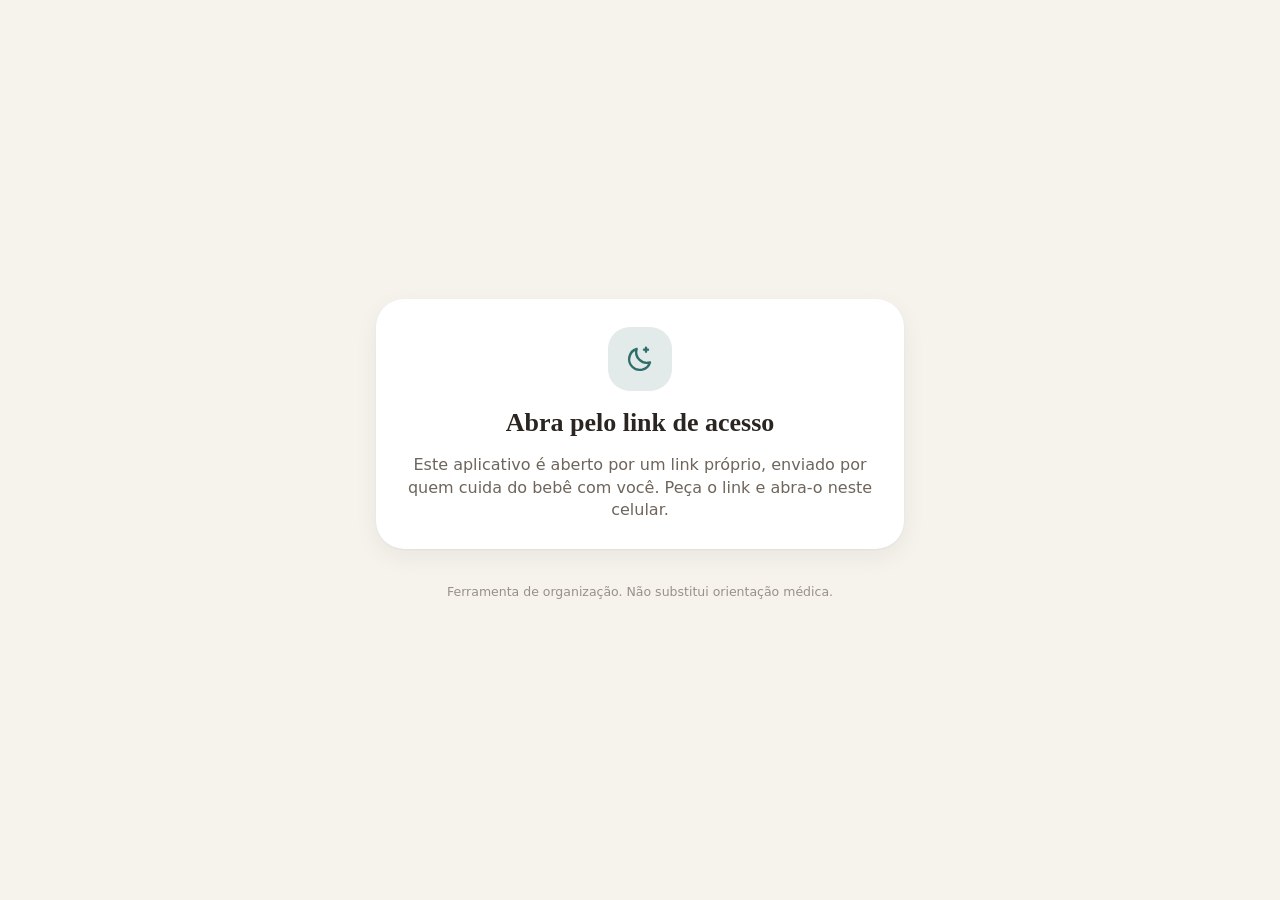
==== index.html @ 1a84d87a "Primeira versão do app Rotina do bebê App web (HTML/CSS/JS puros, ES modules) para registrar remédio" ====
<!doctype html>
<html lang="pt-BR">
<head>
  <meta charset="utf-8">
  <meta name="viewport" content="width=device-width, initial-scale=1, viewport-fit=cover">
  <meta name="robots" content="noindex, nofollow">
  <meta name="referrer" content="no-referrer">
  <meta name="theme-color" content="#f6f2ec" media="(prefers-color-scheme: light)">
  <meta name="theme-color" content="#12100e" media="(prefers-color-scheme: dark)">
  <meta name="apple-mobile-web-app-capable" content="yes">
  <meta name="mobile-web-app-capable" content="yes">
  <meta name="apple-mobile-web-app-title" content="Rotina">
  <meta name="apple-mobile-web-app-status-bar-style" content="default">
  <title>Rotina do bebê</title>
  <link rel="icon" href="data:image/svg+xml,%3Csvg xmlns='http://www.w3.org/2000/svg' viewBox='0 0 64 64'%3E%3Crect width='64' height='64' rx='16' fill='%232f6f6a'/%3E%3Cpath d='M46 37a17 17 0 0 1-19-19 17 17 0 1 0 19 19z' fill='%23f6f2ec'/%3E%3C/svg%3E">
  <link rel="stylesheet" href="css/app.css">
</head>
<body>
  <div id="app"></div>
  <dialog id="folha" class="folha" aria-label="Registro"></dialog>
  <div id="toast" class="toast" role="status" aria-live="polite"></div>
  <script type="module" src="js/app.js"></script>
</body>
</html>
---- css/app.css ----
/* RotinaBebe — tema claro/escuro automático, pensado para uma mão só no celular. */

:root {
  color-scheme: light dark;
  --fundo: #f6f2ec;
  --superficie: #ffffff;
  --superficie-2: #efe9e1;
  --texto: #2a2521;
  --texto-2: #6e655c;
  --texto-3: #9a9087;
  --linha: rgba(42, 37, 33, 0.09);
  --sombra: 0 1px 2px rgba(42, 37, 33, 0.05), 0 8px 24px rgba(42, 37, 33, 0.06);
  --primaria: #2f6f6a;
  --primaria-texto: #ffffff;
  --alerta: #c2412d;
  --alerta-fundo: #fbe7e2;
  --aviso: #a8670f;
  --aviso-fundo: #fbefd9;
  --ok: #3f7d58;
  --cor: var(--primaria);
  --raio: 22px;
  --raio-p: 14px;
  --fonte: system-ui, -apple-system, "Segoe UI", Roboto, "Helvetica Neue", sans-serif;
  --fonte-titulo: "Iowan Old Style", "Palatino Linotype", Palatino, Georgia, "Times New Roman", serif;
  --nav-altura: 68px;
}

@media (prefers-color-scheme: dark) {
  :root {
    --fundo: #12100e;
    --superficie: #1c1916;
    --superficie-2: #27231f;
    --texto: #f3ede6;
    --texto-2: #b0a69c;
    --texto-3: #7f766d;
    --linha: rgba(255, 255, 255, 0.08);
    --sombra: 0 1px 2px rgba(0, 0, 0, 0.3), 0 8px 24px rgba(0, 0, 0, 0.25);
    --primaria: #6fbfb7;
    --primaria-texto: #0f1a19;
    --alerta: #ff8a73;
    --alerta-fundo: #3a1f19;
    --aviso: #f0b45a;
    --aviso-fundo: #35281a;
    --ok: #7cc79a;
  }
}

* { box-sizing: border-box; }

html { -webkit-text-size-adjust: 100%; }

body {
  margin: 0;
  background: var(--fundo);
  color: var(--texto);
  font-family: var(--fonte);
  font-size: 16px;
  line-height: 1.4;
  -webkit-font-smoothing: antialiased;
  -webkit-tap-highlight-color: transparent;
}

button, input, textarea { font: inherit; color: inherit; }
button { cursor: pointer; border: 0; background: none; padding: 0; }
svg { width: 1em; height: 1em; fill: none; stroke: currentColor; stroke-width: 1.8; stroke-linecap: round; stroke-linejoin: round; flex: none; }
p { margin: 0; }
h1, h2, h3 { margin: 0; font-weight: 600; }
:focus-visible { outline: 3px solid color-mix(in srgb, var(--primaria) 60%, transparent); outline-offset: 2px; }

#app {
  max-width: 560px;
  margin: 0 auto;
  min-height: 100dvh;
}

/* --- Cabeçalho ------------------------------------------------------------ */

.topo {
  display: flex;
  align-items: flex-end;
  justify-content: space-between;
  gap: 12px;
  padding: calc(env(safe-area-inset-top) + 22px) 20px 14px;
}
.topo-texto { min-width: 0; }
.topo-data { color: var(--texto-2); font-size: 14px; }
.topo-nome {
  font-family: var(--fonte-titulo);
  font-size: 30px;
  font-weight: 600;
  letter-spacing: -0.01em;
  line-height: 1.15;
  overflow-wrap: anywhere;
}

.sync {
  display: inline-flex;
  align-items: center;
  gap: 7px;
  flex: none;
  min-height: 34px;
  padding: 6px 12px;
  border-radius: 999px;
  background: var(--superficie);
  box-shadow: var(--sombra);
  color: var(--texto-2);
  font-size: 12.5px;
  white-space: nowrap;
}
.sync-ponto { width: 8px; height: 8px; border-radius: 50%; background: var(--texto-3); }
.sync--ok .sync-ponto { background: var(--ok); }
.sync--pendente { color: var(--aviso); }
.sync--pendente .sync-ponto { background: var(--aviso); }
.sync--erro { color: var(--alerta); }
.sync--erro .sync-ponto { background: var(--alerta); }

/* --- Conteúdo ------------------------------------------------------------- */

.conteudo {
  padding: 4px 16px calc(var(--nav-altura) + env(safe-area-inset-bottom) + 28px);
}

.secao { margin-top: 26px; }
.secao-titulo {
  font-size: 13px;
  font-weight: 600;
  letter-spacing: 0.06em;
  text-transform: uppercase;
  color: var(--texto-2);
  margin: 0 4px 10px;
  display: flex;
  align-items: baseline;
  gap: 8px;
}
.secao-conta { font-weight: 500; letter-spacing: 0; text-transform: none; color: var(--texto-3); }

.cartao {
  background: var(--superficie);
  border-radius: var(--raio);
  box-shadow: var(--sombra);
}

.vazio { color: var(--texto-3); padding: 16px 4px; }
.vazio--grande { text-align: center; padding: 48px 16px; }

.icone {
  display: inline-grid;
  place-items: center;
  width: 42px;
  height: 42px;
  border-radius: 14px;
  background: color-mix(in srgb, var(--cor) 15%, var(--superficie));
  color: var(--cor);
  font-size: 22px;
  flex: none;
}
.icone--grande { width: 52px; height: 52px; border-radius: 17px; font-size: 27px; }
.icone--pequeno { width: 34px; height: 34px; border-radius: 11px; font-size: 18px; }

/* --- Card PRÓXIMO --------------------------------------------------------- */

.proximo {
  position: relative;
  padding: 18px 18px 16px;
  border-radius: 26px;
  background:
    radial-gradient(120% 140% at 100% 0%, color-mix(in srgb, var(--cor) 22%, transparent) 0%, transparent 60%),
    var(--superficie);
  box-shadow: var(--sombra);
  border: 1px solid color-mix(in srgb, var(--cor) 22%, transparent);
}
.proximo-topo { display: flex; justify-content: space-between; align-items: center; gap: 10px; }
.proximo-rotulo {
  display: inline-flex;
  align-items: center;
  gap: 6px;
  font-size: 12px;
  font-weight: 700;
  letter-spacing: 0.14em;
  text-transform: uppercase;
  color: var(--cor);
}
.proximo-conta {
  font-size: 14px;
  font-weight: 600;
  color: var(--texto-2);
  font-variant-numeric: tabular-nums;
}
.proximo-corpo {
  display: flex;
  align-items: center;
  gap: 14px;
  margin: 14px 0 16px;
}
.proximo-textos { flex: 1; min-width: 0; }
.proximo-titulo { font-size: 21px; font-weight: 650; letter-spacing: -0.01em; }
.proximo-detalhe { color: var(--texto-2); font-size: 15px; }
.proximo-hora {
  font-size: 34px;
  font-weight: 650;
  letter-spacing: -0.02em;
  font-variant-numeric: tabular-nums;
  text-align: right;
  line-height: 1.05;
  white-space: nowrap;
}
.proximo .botao--cheio { background: var(--cor); color: #fff; }
.proximo-depois { margin-top: 12px; color: var(--texto-2); font-size: 14px; text-align: center; }
.proximo--vazio { --cor: var(--ok); }
.proximo--vazio .proximo-titulo { margin-top: 10px; }

.proximo--alerta {
  --cor: var(--alerta);
  background:
    radial-gradient(120% 140% at 100% 0%, color-mix(in srgb, var(--alerta) 24%, transparent) 0%, transparent 60%),
    var(--superficie);
  animation: pulsar 2.4s ease-in-out infinite;
}
.proximo--alerta .proximo-conta { color: var(--alerta); }
@keyframes pulsar {
  0%, 100% { box-shadow: var(--sombra), 0 0 0 0 color-mix(in srgb, var(--alerta) 0%, transparent); }
  50% { box-shadow: var(--sombra), 0 0 0 6px color-mix(in srgb, var(--alerta) 18%, transparent); }
}

/* --- Botões de registro rápido ------------------------------------------- */

.grade {
  display: grid;
  grid-template-columns: repeat(2, minmax(0, 1fr));
  gap: 12px;
}
.tile {
  display: flex;
  flex-direction: column;
  align-items: flex-start;
  gap: 2px;
  min-height: 150px;
  padding: 14px 14px 16px;
  text-align: left;
  border-radius: var(--raio);
  background: var(--superficie);
  box-shadow: var(--sombra);
  border: 1px solid transparent;
  transition: transform 0.12s ease, background-color 0.2s ease;
}
.tile:active { transform: scale(0.97); }
.tile-topo { display: flex; justify-content: space-between; width: 100%; margin-bottom: 10px; }
.tile-mais {
  display: grid;
  place-items: center;
  width: 30px;
  height: 30px;
  border-radius: 50%;
  background: var(--cor);
  color: #fff;
  font-size: 20px;
  font-weight: 500;
  line-height: 1;
}
.tile-rotulo { font-size: 17px; font-weight: 650; }
.tile-forte { font-size: 14px; font-weight: 600; color: var(--texto); }
.tile-linha { font-size: 13px; color: var(--texto-2); line-height: 1.3; }
.tile--alerta { border-color: color-mix(in srgb, var(--alerta) 45%, transparent); background: color-mix(in srgb, var(--alerta) 6%, var(--superficie)); }
.tile--alerta .tile-linha:last-child, .tile--alerta .tile-forte { color: var(--alerta); }
.tile--aviso .tile-linha:last-child { color: var(--aviso); }
.tile--ok .tile-linha:last-child { color: var(--ok); }

/* --- Linha do tempo ------------------------------------------------------- */

.tempo {
  list-style: none;
  margin: 0;
  padding: 8px 16px;
  background: var(--superficie);
  border-radius: var(--raio);
  box-shadow: var(--sombra);
}
.tempo-item {
  display: grid;
  grid-template-columns: 50px 14px 1fr;
  align-items: start;
  gap: 10px;
  padding: 11px 0;
  position: relative;
}
.tempo-item + .tempo-item::before,
.tempo-agora + .tempo-item::before,
.tempo-dia + .tempo-item::before {
  content: "";
  position: absolute;
  left: 66px;
  top: -10px;
  height: 22px;
  border-left: 2px dotted var(--linha);
}
.tempo-item time { font-weight: 650; font-variant-numeric: tabular-nums; padding-top: 1px; }
.tempo-ponto {
  width: 12px;
  height: 12px;
  margin-top: 5px;
  border-radius: 50%;
  background: var(--cor);
  box-shadow: 0 0 0 4px color-mix(in srgb, var(--cor) 18%, transparent);
}
.tempo-titulo { font-weight: 600; }
.tempo-detalhe { color: var(--texto-2); font-size: 14px; }
.tempo-item--info { opacity: 0.72; }
.tempo-item--info .tempo-ponto { background: transparent; border: 2px solid var(--cor); box-shadow: none; }
.tempo-item--alerta time, .tempo-item--alerta .tempo-titulo { color: var(--alerta); }
.tempo-item--alerta .tempo-ponto { background: var(--alerta); box-shadow: 0 0 0 4px color-mix(in srgb, var(--alerta) 22%, transparent); }
.tempo-agora {
  display: flex;
  align-items: center;
  gap: 10px;
  margin: 4px 0;
  color: var(--primaria);
  font-size: 12px;
  font-weight: 700;
  letter-spacing: 0.08em;
  text-transform: uppercase;
}
.tempo-agora::after { content: ""; flex: 1; height: 2px; border-radius: 2px; background: color-mix(in srgb, var(--primaria) 35%, transparent); }
.tempo-dia {
  padding: 12px 0 4px;
  font-size: 12px;
  font-weight: 700;
  letter-spacing: 0.08em;
  text-transform: uppercase;
  color: var(--texto-3);
}

.selo {
  display: inline-block;
  margin-left: 6px;
  padding: 1px 8px;
  border-radius: 999px;
  font-size: 11.5px;
  font-weight: 700;
  vertical-align: 1px;
}
.selo--alerta { background: var(--alerta-fundo); color: var(--alerta); }

/* --- Medições ------------------------------------------------------------- */

.lista-medicoes { list-style: none; margin: 0; padding: 4px 0; }
.lista-medicoes li + li { border-top: 1px solid var(--linha); }
.medicao {
  display: flex;
  justify-content: space-between;
  align-items: center;
  width: 100%;
  min-height: 50px;
  padding: 10px 18px;
}
.medicao-valor { font-weight: 600; font-variant-numeric: tabular-nums; }
.medicao-valor--alto { color: var(--alerta); }
.medicao-valor--alto::before { content: "● "; font-size: 10px; vertical-align: 2px; }
.medicao-quando { color: var(--texto-2); font-variant-numeric: tabular-nums; }

/* --- Histórico ------------------------------------------------------------ */

.chips {
  display: flex;
  gap: 8px;
  overflow-x: auto;
  margin: 6px -16px 0;
  padding: 4px 16px 6px;
  scrollbar-width: none;
}
.chips::-webkit-scrollbar { display: none; }
.chip {
  flex: none;
  min-height: 38px;
  padding: 8px 15px;
  border-radius: 999px;
  background: var(--superficie);
  box-shadow: var(--sombra);
  color: var(--texto-2);
  font-size: 14px;
  font-weight: 500;
}
.chip--ativo { background: var(--texto); color: var(--fundo); }

.lista { list-style: none; margin: 0; padding: 4px 0; }
.lista li + li { border-top: 1px solid var(--linha); }
.registro {
  display: grid;
  grid-template-columns: 46px auto 1fr auto 18px;
  align-items: center;
  gap: 10px;
  width: 100%;
  min-height: 62px;
  padding: 10px 14px 10px 16px;
  text-align: left;
}
.registro time { font-weight: 650; font-variant-numeric: tabular-nums; }
.registro-textos { display: flex; flex-direction: column; min-width: 0; }
.registro-tipo { font-weight: 600; }
.registro-resumo { color: var(--texto-2); font-size: 14px; overflow: hidden; text-overflow: ellipsis; white-space: nowrap; }
.registro-resumo--alto { color: var(--alerta); font-weight: 600; }
.registro-quem {
  padding: 3px 9px;
  border-radius: 999px;
  background: var(--superficie-2);
  color: var(--texto-2);
  font-size: 12px;
  font-weight: 600;
  max-width: 90px;
  overflow: hidden;
  text-overflow: ellipsis;
  white-space: nowrap;
}
.registro-quem:empty { display: none; }
.registro-editar { color: var(--texto-3); font-size: 17px; }

/* --- Formulários ---------------------------------------------------------- */

.form { display: flex; flex-direction: column; gap: 14px; padding: 18px; }
.form + .form { margin-top: 12px; }
.form-topo { display: flex; align-items: center; gap: 10px; font-size: 17px; }

.campo { display: flex; flex-direction: column; gap: 6px; }
.campo > span { font-size: 14px; font-weight: 600; color: var(--texto-2); }
.campo small, .ajuda { color: var(--texto-3); font-size: 13.5px; }

input[type="text"], input:not([type]), input[type="time"], textarea {
  width: 100%;
  min-height: 50px;
  padding: 12px 14px;
  border-radius: var(--raio-p);
  border: 1px solid var(--linha);
  background: var(--superficie-2);
  font-size: 17px;
  outline: none;
  transition: border-color 0.15s ease, background-color 0.15s ease;
}
textarea { font-family: ui-monospace, "SF Mono", Menlo, Consolas, monospace; font-size: 15px; line-height: 1.6; resize: vertical; }
input:focus, textarea:focus { border-color: var(--cor); background: var(--superficie); }
.input-numero { font-size: 24px; font-weight: 600; font-variant-numeric: tabular-nums; }
.quando { display: flex; align-items: center; justify-content: space-between; gap: 8px; flex-wrap: wrap; }
.hora { display: flex; align-items: center; gap: 6px; margin-top: 4px; }
.hora span { font-size: 26px; font-weight: 600; color: var(--texto-3); }
.hora select {
  flex: 1;
  min-height: 58px;
  padding: 0 14px;
  border-radius: var(--raio-p);
  border: 1px solid var(--linha);
  background: var(--superficie-2);
  color: var(--texto);
  font: inherit;
  font-size: 26px;
  font-weight: 650;
  font-variant-numeric: tabular-nums;
  text-align: center;
  text-align-last: center;
  appearance: none;
  -webkit-appearance: none;
  cursor: pointer;
}
.hora select:focus { border-color: var(--cor); outline: none; }

.seg { display: inline-flex; padding: 4px; border-radius: 16px; background: var(--superficie-2); gap: 2px; }
.seg label { position: relative; }
.seg input { position: absolute; opacity: 0; pointer-events: none; }
.seg span {
  display: grid;
  place-items: center;
  min-height: 42px;
  padding: 0 14px;
  border-radius: 12px;
  font-size: 15px;
  font-weight: 600;
  color: var(--texto-2);
  cursor: pointer;
}
.seg input:checked + span { background: var(--superficie); color: var(--texto); box-shadow: 0 1px 3px rgba(0, 0, 0, 0.12); }
.seg input:focus-visible + span { outline: 3px solid color-mix(in srgb, var(--cor) 50%, transparent); }

.botao {
  display: inline-flex;
  align-items: center;
  justify-content: center;
  gap: 8px;
  min-height: 48px;
  padding: 12px 18px;
  border-radius: 16px;
  font-weight: 650;
  font-size: 16px;
  transition: transform 0.12s ease, opacity 0.2s ease;
}
.botao:active { transform: scale(0.98); }
.botao svg { font-size: 19px; }
.botao--cheio { background: var(--primaria); color: var(--primaria-texto); }
.botao--grande { width: 100%; min-height: 56px; font-size: 17px; border-radius: 18px; }
.botao--leve { background: var(--superficie-2); color: var(--texto); }
.botao--pequeno { min-height: 50px; padding: 0 16px; }
.botao--perigo { background: transparent; color: var(--alerta); width: 100%; }
.botao[disabled] { opacity: 0.4; pointer-events: none; }
.botoes { display: flex; gap: 10px; flex-wrap: wrap; }
.botoes .botao { flex: 1; }

.linha-chave { display: flex; justify-content: space-between; align-items: center; gap: 12px; }
.rotulo-pequeno { display: block; font-size: 14px; font-weight: 600; color: var(--texto-2); }
.linha-chave code { font-family: ui-monospace, "SF Mono", Menlo, Consolas, monospace; font-size: 14px; overflow-wrap: anywhere; }

/* --- Folha (registro / edição) ------------------------------------------- */

.folha {
  width: 100%;
  max-width: 560px;
  max-height: 92dvh;
  margin: auto auto 0;
  padding: 0;
  border: 0;
  border-radius: 28px 28px 0 0;
  background: var(--superficie);
  color: var(--texto);
  box-shadow: 0 -10px 40px rgba(0, 0, 0, 0.2);
  overflow-y: auto;
  overscroll-behavior: contain;
}
.folha[open] { animation: subir 0.24s cubic-bezier(0.2, 0.8, 0.2, 1); }
.folha::backdrop { background: rgba(20, 16, 12, 0.45); backdrop-filter: blur(3px); }
@keyframes subir { from { transform: translateY(40px); opacity: 0; } to { transform: none; opacity: 1; } }

.folha-corpo {
  display: flex;
  flex-direction: column;
  gap: 16px;
  padding: 10px 20px calc(env(safe-area-inset-bottom) + 20px);
}
.folha-alca { width: 40px; height: 5px; border-radius: 3px; background: var(--linha); margin: 0 auto; }
.folha-topo { display: flex; align-items: center; gap: 12px; }
.folha-titulos { flex: 1; min-width: 0; }
.folha-topo h2 { font-size: 20px; }
.folha-info { color: var(--texto-2); font-size: 14px; }
.fechar {
  display: grid;
  place-items: center;
  width: 40px;
  height: 40px;
  border-radius: 50%;
  background: var(--superficie-2);
  color: var(--texto-2);
  font-size: 18px;
}
.lembrete {
  padding: 10px 14px;
  border-radius: var(--raio-p);
  background: color-mix(in srgb, var(--cor) 12%, var(--superficie));
  color: var(--texto);
  font-weight: 600;
  font-size: 15px;
}
.folha-corpo .botao--cheio { background: var(--cor); color: #fff; }
.folha-quem { text-align: center; color: var(--texto-3); font-size: 13px; }
.folha-quem:empty { display: none; }

.avisos { display: flex; flex-direction: column; gap: 8px; }
.avisos:empty { display: none; }
.aviso {
  display: flex;
  gap: 10px;
  align-items: flex-start;
  padding: 11px 14px;
  border-radius: var(--raio-p);
  background: var(--aviso-fundo);
  color: var(--aviso);
  font-size: 14.5px;
  font-weight: 550;
}
.aviso svg { font-size: 18px; margin-top: 1px; }
.aviso--forte { background: var(--alerta-fundo); color: var(--alerta); }

.confirmar {
  display: flex;
  gap: 12px;
  align-items: center;
  padding: 12px 14px;
  border-radius: var(--raio-p);
  border: 1.5px solid color-mix(in srgb, var(--alerta) 40%, transparent);
  font-weight: 600;
  font-size: 15px;
}
.confirmar[hidden] { display: none; }
.confirmar input { width: 24px; height: 24px; accent-color: var(--alerta); flex: none; }

/* --- Navegação inferior --------------------------------------------------- */

.nav {
  position: fixed;
  left: 50%;
  bottom: 0;
  transform: translateX(-50%);
  width: 100%;
  max-width: 560px;
  display: grid;
  grid-template-columns: repeat(3, 1fr);
  padding: 6px 12px calc(env(safe-area-inset-bottom) + 6px);
  background: color-mix(in srgb, var(--superficie) 88%, transparent);
  backdrop-filter: saturate(1.4) blur(16px);
  -webkit-backdrop-filter: saturate(1.4) blur(16px);
  border-top: 1px solid var(--linha);
  z-index: 10;
}
.nav-item {
  display: flex;
  flex-direction: column;
  align-items: center;
  gap: 3px;
  min-height: 56px;
  justify-content: center;
  border-radius: 14px;
  color: var(--texto-3);
  font-size: 12px;
  font-weight: 600;
}
.nav-item svg { font-size: 24px; }
.nav-item--ativo { color: var(--primaria); }

/* --- Toast ---------------------------------------------------------------- */

.toast {
  position: fixed;
  left: 50%;
  bottom: calc(var(--nav-altura) + env(safe-area-inset-bottom) + 16px);
  transform: translate(-50%, 20px);
  width: max-content;
  max-width: calc(100% - 32px);
  padding: 13px 18px;
  border-radius: 16px;
  background: var(--texto);
  color: var(--fundo);
  font-weight: 550;
  font-size: 15px;
  text-align: center;
  box-shadow: 0 10px 30px rgba(0, 0, 0, 0.25);
  opacity: 0;
  pointer-events: none;
  transition: opacity 0.2s ease, transform 0.2s ease;
  z-index: 30;
}
.toast--visivel { opacity: 1; transform: translate(-50%, 0); }

/* --- Telas de entrada ----------------------------------------------------- */

.entrada {
  min-height: 100dvh;
  display: flex;
  flex-direction: column;
  justify-content: center;
  padding: 24px 16px;
}
.entrada-cartao {
  display: flex;
  flex-direction: column;
  gap: 16px;
  padding: 28px 22px;
  border-radius: 28px;
  background: var(--superficie);
  box-shadow: var(--sombra);
  text-align: center;
}
.entrada-cartao h1 { font-family: var(--fonte-titulo); font-size: 26px; line-height: 1.2; }
.entrada-cartao p { color: var(--texto-2); }
.entrada-cartao .campo { text-align: left; }
.entrada-marca {
  display: grid;
  place-items: center;
  width: 64px;
  height: 64px;
  margin: 0 auto;
  border-radius: 22px;
  background: color-mix(in srgb, var(--primaria) 14%, var(--superficie));
  color: var(--primaria);
  font-size: 32px;
}
.opcoes-grandes { display: grid; grid-template-columns: 1fr 1fr; gap: 12px; }
.opcao-grande {
  min-height: 72px;
  border-radius: 20px;
  background: var(--superficie-2);
  font-size: 20px;
  font-weight: 650;
}
.opcao-grande:active { background: color-mix(in srgb, var(--primaria) 18%, var(--superficie)); }

/* --- Rodapé --------------------------------------------------------------- */

.rodape {
  margin: 34px 8px 0;
  text-align: center;
  color: var(--texto-3);
  font-size: 12.5px;
}

@media (min-width: 420px) {
  .topo { padding-left: 24px; padding-right: 24px; }
  .conteudo { padding-left: 20px; padding-right: 20px; }
}

@media (prefers-reduced-motion: reduce) {
  *, *::before, *::after { animation: none !important; transition: none !important; }
}
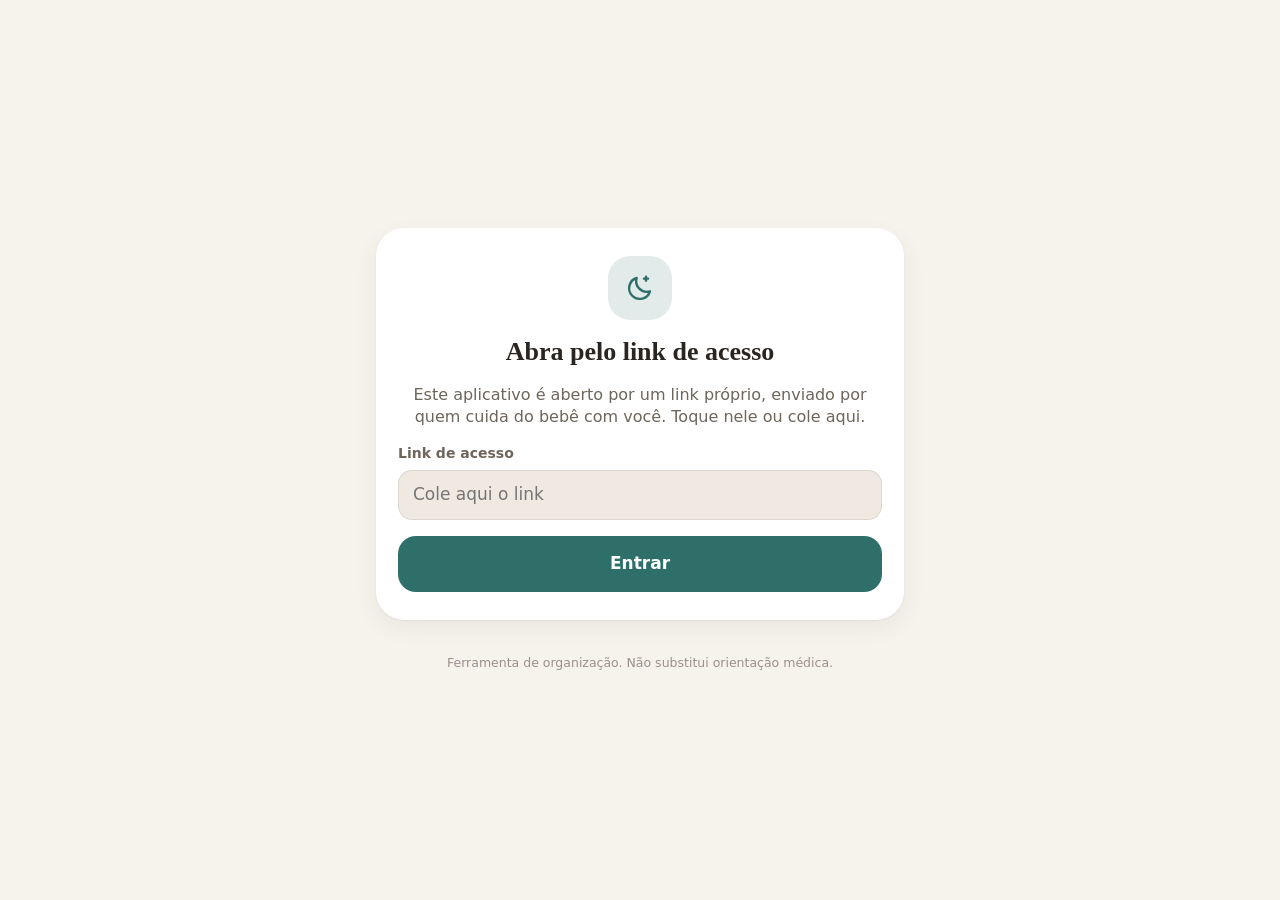
==== commit 9b0b9d4a: "Prévia do link cita sono, fraldas e vacinas e mostra os 8 ícones" ====
--- a/index.html
+++ b/index.html
@@ -12,13 +12,34 @@
   <meta name="apple-mobile-web-app-title" content="Rotina">
   <meta name="apple-mobile-web-app-status-bar-style" content="default">
   <title>Rotina do bebê</title>
+  <!-- Trocada pela versão publicada em scripts/montar-site.sh; "dev" desliga a atualização automática. -->
+  <meta name="versao" content="dev">
+  <meta name="description" content="Remédios, febre, mamadas, sono, fraldas e vacinas, no celular de quem cuida.">
+
+  <!-- Prévia ao compartilhar o link (WhatsApp, Telegram, iMessage…). As URLs precisam ser absolutas. -->
+  <meta property="og:type" content="website">
+  <meta property="og:site_name" content="Rotina do bebê">
+  <meta property="og:title" content="Rotina do bebê">
+  <meta property="og:description" content="Remédios, febre, mamadas, sono, fraldas e vacinas, no celular de quem cuida.">
+  <meta property="og:url" content="https://ruysalles.github.io/rotina-bebe/">
+  <meta property="og:image" content="https://ruysalles.github.io/rotina-bebe/img/compartilhar.png">
+  <meta property="og:image:type" content="image/png">
+  <meta property="og:image:width" content="1200">
+  <meta property="og:image:height" content="630">
+  <meta property="og:image:alt" content="Rotina do bebê: próximo cuidado com horário e botão para registrar">
+  <meta property="og:locale" content="pt_BR">
+  <meta name="twitter:card" content="summary_large_image">
+
   <link rel="icon" href="data:image/svg+xml,%3Csvg xmlns='http://www.w3.org/2000/svg' viewBox='0 0 64 64'%3E%3Crect width='64' height='64' rx='16' fill='%232f6f6a'/%3E%3Cpath d='M46 37a17 17 0 0 1-19-19 17 17 0 1 0 19 19z' fill='%23f6f2ec'/%3E%3C/svg%3E">
+  <link rel="apple-touch-icon" href="img/icone-180.png">
+  <link rel="manifest" href="manifest.webmanifest">
   <link rel="stylesheet" href="css/app.css">
 </head>
 <body>
   <div id="app"></div>
   <dialog id="folha" class="folha" aria-label="Registro"></dialog>
   <div id="toast" class="toast" role="status" aria-live="polite"></div>
-  <script type="module" src="js/app.js"></script>
+  <!-- Se os arquivos desta versão não existirem mais (página antiga guardada no celular), busca a atual. -->
+  <script type="module" src="js/app.js" onerror="(function(){try{var n=+sessionStorage.getItem('rb_falhas')||0;if(n>2)return;sessionStorage.setItem('rb_falhas',n+1)}catch(e){}location.replace(location.pathname+'?atualizar='+Date.now())})()"></script>
 </body>
 </html>
--- a/css/app.css
+++ b/css/app.css
@@ -156,6 +156,7 @@
 }
 .icone--grande { width: 52px; height: 52px; border-radius: 17px; font-size: 27px; }
 .icone--pequeno { width: 34px; height: 34px; border-radius: 11px; font-size: 18px; }
+.icone--mini { width: 24px; height: 24px; border-radius: 8px; font-size: 14px; }
 
 /* --- Card PRÓXIMO --------------------------------------------------------- */
 
@@ -263,6 +264,34 @@
 .tile--alerta { border-color: color-mix(in srgb, var(--alerta) 45%, transparent); background: color-mix(in srgb, var(--alerta) 6%, var(--superficie)); }
 .tile--alerta .tile-linha:last-child, .tile--alerta .tile-forte { color: var(--alerta); }
 .tile--aviso .tile-linha:last-child { color: var(--aviso); }
+.tile--ativo { border-color: color-mix(in srgb, var(--cor) 45%, transparent); background: color-mix(in srgb, var(--cor) 8%, var(--superficie)); }
+.tile--ativo .tile-forte { color: var(--cor); }
+
+/* --- Resumo do dia -------------------------------------------------------- */
+
+.secao-acoes { display: flex; gap: 6px; margin-left: auto; text-transform: none; letter-spacing: 0; }
+.chip--pequeno { min-height: 32px; padding: 5px 13px; font-size: 13px; }
+.resumo {
+  display: grid;
+  grid-template-columns: repeat(2, minmax(0, 1fr));
+  gap: 10px;
+}
+.resumo-item {
+  display: flex;
+  flex-direction: column;
+  align-items: flex-start;
+  gap: 3px;
+  min-width: 0;
+  padding: 12px 14px;
+  border-radius: var(--raio);
+  background: var(--superficie);
+  box-shadow: var(--sombra);
+  text-align: left;
+}
+.resumo-rotulo { display: flex; align-items: center; gap: 7px; font-size: 13px; font-weight: 600; color: var(--texto-2); }
+.resumo-valor { font-size: 18px; font-weight: 650; font-variant-numeric: tabular-nums; max-width: 100%; overflow: hidden; text-overflow: ellipsis; white-space: nowrap; }
+.resumo-valor--alto { color: var(--alerta); }
+.resumo-detalhe { font-size: 13px; color: var(--texto-2); max-width: 100%; overflow: hidden; text-overflow: ellipsis; white-space: nowrap; }
 .tile--ok .tile-linha:last-child { color: var(--ok); }
 
 /* --- Linha do tempo ------------------------------------------------------- */
@@ -423,7 +452,7 @@
 .campo > span { font-size: 14px; font-weight: 600; color: var(--texto-2); }
 .campo small, .ajuda { color: var(--texto-3); font-size: 13.5px; }
 
-input[type="text"], input:not([type]), input[type="time"], textarea {
+input[type="text"], input:not([type]), input[type="time"], input[type="date"], textarea {
   width: 100%;
   min-height: 50px;
   padding: 12px 14px;
@@ -459,8 +488,11 @@
   cursor: pointer;
 }
 .hora select:focus { border-color: var(--cor); outline: none; }
-
-.seg { display: inline-flex; padding: 4px; border-radius: 16px; background: var(--superficie-2); gap: 2px; }
+.hora .botao { flex: none; min-height: 58px; }
+.dia-outro { margin-top: 4px; color: var(--texto); font: inherit; font-size: 17px; }
+.dia-outro[hidden] { display: none; }
+
+.seg { display: inline-flex; flex-wrap: wrap; padding: 4px; border-radius: 16px; background: var(--superficie-2); gap: 2px; }
 .seg label { position: relative; }
 .seg input { position: absolute; opacity: 0; pointer-events: none; }
 .seg span {
@@ -643,6 +675,33 @@
 }
 .toast--visivel { opacity: 1; transform: translate(-50%, 0); }
 
+/* --- Aviso de nova versão ------------------------------------------------- */
+
+.atualizacao {
+  position: fixed;
+  left: 50%;
+  top: calc(env(safe-area-inset-top) + 10px);
+  transform: translateX(-50%);
+  display: inline-flex;
+  align-items: center;
+  gap: 8px;
+  max-width: calc(100% - 32px);
+  min-height: 44px;
+  padding: 10px 16px;
+  border-radius: 999px;
+  background: var(--primaria);
+  color: var(--primaria-texto);
+  font-size: 14.5px;
+  box-shadow: 0 10px 30px rgba(0, 0, 0, 0.2);
+  z-index: 40;
+  animation: subir 0.24s ease;
+}
+.atualizacao svg { font-size: 18px; }
+.versao { text-align: center; }
+.instalar { gap: 10px; }
+.instalar .ajuda { color: var(--texto-2); line-height: 1.5; }
+.simbolo { display: inline-block; vertical-align: -2px; color: var(--primaria); }
+
 /* --- Telas de entrada ----------------------------------------------------- */
 
 .entrada {
@@ -703,3 +762,7 @@
 @media (prefers-reduced-motion: reduce) {
   *, *::before, *::after { animation: none !important; transition: none !important; }
 }
+
+.seg--largo { display: flex; flex-wrap: nowrap; }
+.seg--largo label { flex: 1; }
+.seg--largo span { padding: 0 8px; text-align: center; }
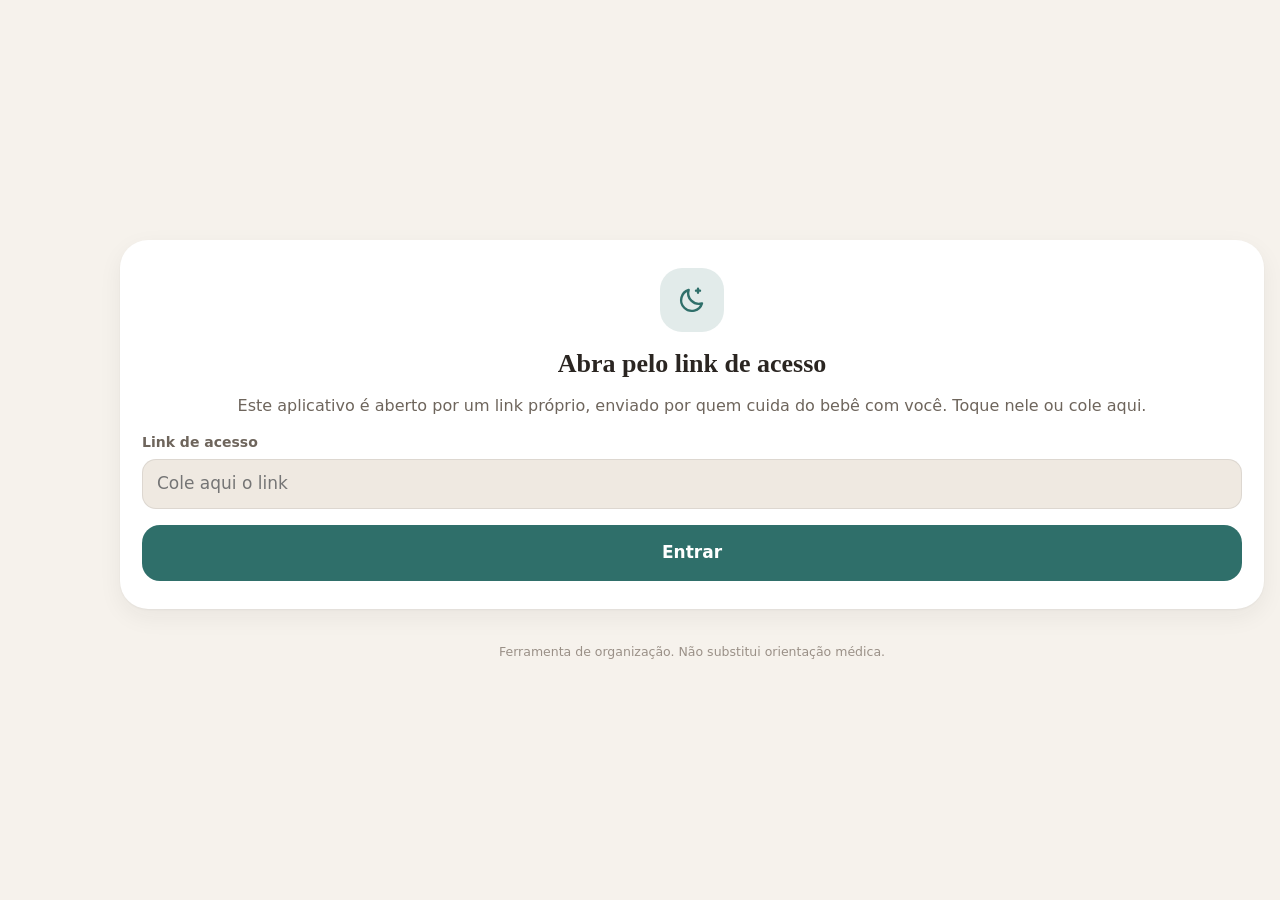
==== commit aee84100: "Imagem de compartilhamento nova (rotina e previsão); a anterior fica em img/fontes/backup" ====
--- a/index.html
+++ b/index.html
@@ -14,19 +14,19 @@
   <title>Rotina do bebê</title>
   <!-- Trocada pela versão publicada em scripts/montar-site.sh; "dev" desliga a atualização automática. -->
   <meta name="versao" content="dev">
-  <meta name="description" content="Remédios, febre, mamadas, sono, fraldas e vacinas, no celular de quem cuida.">
+  <meta name="description" content="Mamadas, sono, fraldas e remédios, com a previsão do próximo cuidado, no celular de quem cuida.">
 
   <!-- Prévia ao compartilhar o link (WhatsApp, Telegram, iMessage…). As URLs precisam ser absolutas. -->
   <meta property="og:type" content="website">
   <meta property="og:site_name" content="Rotina do bebê">
   <meta property="og:title" content="Rotina do bebê">
-  <meta property="og:description" content="Remédios, febre, mamadas, sono, fraldas e vacinas, no celular de quem cuida.">
+  <meta property="og:description" content="Mamadas, sono, fraldas e remédios, com a previsão do próximo cuidado, no celular de quem cuida.">
   <meta property="og:url" content="https://ruysalles.github.io/rotina-bebe/">
   <meta property="og:image" content="https://ruysalles.github.io/rotina-bebe/img/compartilhar.png">
   <meta property="og:image:type" content="image/png">
   <meta property="og:image:width" content="1200">
   <meta property="og:image:height" content="630">
-  <meta property="og:image:alt" content="Rotina do bebê: próximo cuidado com horário e botão para registrar">
+  <meta property="og:image:alt" content="Rotina do bebê: previsão do próximo sono, com horário e botão para registrar">
   <meta property="og:locale" content="pt_BR">
   <meta name="twitter:card" content="summary_large_image">
 
--- a/css/app.css
+++ b/css/app.css
@@ -9,7 +9,7 @@
   --texto-2: #6e655c;
   --texto-3: #9a9087;
   --linha: rgba(42, 37, 33, 0.09);
-  --sombra: 0 1px 2px rgba(42, 37, 33, 0.05), 0 8px 24px rgba(42, 37, 33, 0.06);
+  --sombra: 0 1px 2px rgba(42, 37, 33, 0.05), 0 0.5rem 1.5rem rgba(42, 37, 33, 0.06);
   --primaria: #2f6f6a;
   --primaria-texto: #ffffff;
   --alerta: #c2412d;
@@ -18,11 +18,13 @@
   --aviso-fundo: #fbefd9;
   --ok: #3f7d58;
   --cor: var(--primaria);
-  --raio: 22px;
-  --raio-p: 14px;
+  --raio: 1.375rem;
+  --raio-p: 0.875rem;
   --fonte: system-ui, -apple-system, "Segoe UI", Roboto, "Helvetica Neue", sans-serif;
   --fonte-titulo: "Iowan Old Style", "Palatino Linotype", Palatino, Georgia, "Times New Roman", serif;
-  --nav-altura: 68px;
+  --nav-altura: 4.25rem;
+  --espaco: 0.75rem;   /* espaço padrão entre cartões */
+  --lateral: 1rem;     /* margem das laterais da tela */
 }
 
 @media (prefers-color-scheme: dark) {
@@ -34,7 +36,7 @@
     --texto-2: #b0a69c;
     --texto-3: #7f766d;
     --linha: rgba(255, 255, 255, 0.08);
-    --sombra: 0 1px 2px rgba(0, 0, 0, 0.3), 0 8px 24px rgba(0, 0, 0, 0.25);
+    --sombra: 0 1px 2px rgba(0, 0, 0, 0.3), 0 0.5rem 1.5rem rgba(0, 0, 0, 0.25);
     --primaria: #6fbfb7;
     --primaria-texto: #0f1a19;
     --alerta: #ff8a73;
@@ -47,14 +49,20 @@
 
 * { box-sizing: border-box; }
 
-html { -webkit-text-size-adjust: 100%; }
+/* Tamanho base que cresce com a tela: 16px no celular e notebook, ~18px em Full HD, ~21px em ultrawide 1440p,
+   ~26px em 4K. Usa a menor entre largura e altura, para monitor ultrawide não ficar com letra gigante.
+   Todo o resto está em rem, então cresce junto. */
+html {
+  -webkit-text-size-adjust: 100%;
+  font-size: clamp(16px, calc(11px + min(0.39vw, 0.7vh)), 28px);
+}
 
 body {
   margin: 0;
   background: var(--fundo);
   color: var(--texto);
   font-family: var(--fonte);
-  font-size: 16px;
+  font-size: 1rem;
   line-height: 1.4;
   -webkit-font-smoothing: antialiased;
   -webkit-tap-highlight-color: transparent;
@@ -65,10 +73,9 @@
 svg { width: 1em; height: 1em; fill: none; stroke: currentColor; stroke-width: 1.8; stroke-linecap: round; stroke-linejoin: round; flex: none; }
 p { margin: 0; }
 h1, h2, h3 { margin: 0; font-weight: 600; }
-:focus-visible { outline: 3px solid color-mix(in srgb, var(--primaria) 60%, transparent); outline-offset: 2px; }
+:focus-visible { outline: 0.1875rem solid color-mix(in srgb, var(--primaria) 60%, transparent); outline-offset: 2px; }
 
 #app {
-  max-width: 560px;
   margin: 0 auto;
   min-height: 100dvh;
 }
@@ -79,14 +86,14 @@
   display: flex;
   align-items: flex-end;
   justify-content: space-between;
-  gap: 12px;
-  padding: calc(env(safe-area-inset-top) + 22px) 20px 14px;
+  gap: 0.75rem;
+  padding: calc(env(safe-area-inset-top) + 1.375rem) 1.25rem 0.875rem;
 }
 .topo-texto { min-width: 0; }
-.topo-data { color: var(--texto-2); font-size: 14px; }
+.topo-data { color: var(--texto-2); font-size: 0.875rem; }
 .topo-nome {
   font-family: var(--fonte-titulo);
-  font-size: 30px;
+  font-size: 1.875rem;
   font-weight: 600;
   letter-spacing: -0.01em;
   line-height: 1.15;
@@ -96,18 +103,18 @@
 .sync {
   display: inline-flex;
   align-items: center;
-  gap: 7px;
+  gap: 0.4375rem;
   flex: none;
-  min-height: 34px;
-  padding: 6px 12px;
-  border-radius: 999px;
+  min-height: 2.125rem;
+  padding: 0.375rem 0.75rem;
+  border-radius: 62.4375rem;
   background: var(--superficie);
   box-shadow: var(--sombra);
   color: var(--texto-2);
-  font-size: 12.5px;
+  font-size: 0.7813rem;
   white-space: nowrap;
 }
-.sync-ponto { width: 8px; height: 8px; border-radius: 50%; background: var(--texto-3); }
+.sync-ponto { width: 0.5rem; height: 0.5rem; border-radius: 50%; background: var(--texto-3); }
 .sync--ok .sync-ponto { background: var(--ok); }
 .sync--pendente { color: var(--aviso); }
 .sync--pendente .sync-ponto { background: var(--aviso); }
@@ -117,20 +124,20 @@
 /* --- Conteúdo ------------------------------------------------------------- */
 
 .conteudo {
-  padding: 4px 16px calc(var(--nav-altura) + env(safe-area-inset-bottom) + 28px);
-}
-
-.secao { margin-top: 26px; }
+  padding: 0.25rem var(--lateral) calc(var(--nav-altura) + env(safe-area-inset-bottom) + 1.75rem);
+}
+
+.secao { margin-top: 1.625rem; }
 .secao-titulo {
-  font-size: 13px;
+  font-size: 0.8125rem;
   font-weight: 600;
   letter-spacing: 0.06em;
   text-transform: uppercase;
   color: var(--texto-2);
-  margin: 0 4px 10px;
+  margin: 0 0.25rem 0.625rem;
   display: flex;
   align-items: baseline;
-  gap: 8px;
+  gap: 0.5rem;
 }
 .secao-conta { font-weight: 500; letter-spacing: 0; text-transform: none; color: var(--texto-3); }
 
@@ -140,49 +147,49 @@
   box-shadow: var(--sombra);
 }
 
-.vazio { color: var(--texto-3); padding: 16px 4px; }
-.vazio--grande { text-align: center; padding: 48px 16px; }
+.vazio { color: var(--texto-3); padding: 1rem 0.25rem; }
+.vazio--grande { text-align: center; padding: 3rem 1rem; }
 
 .icone {
   display: inline-grid;
   place-items: center;
-  width: 42px;
-  height: 42px;
-  border-radius: 14px;
+  width: 2.625rem;
+  height: 2.625rem;
+  border-radius: 0.875rem;
   background: color-mix(in srgb, var(--cor) 15%, var(--superficie));
   color: var(--cor);
-  font-size: 22px;
+  font-size: 1.375rem;
   flex: none;
 }
-.icone--grande { width: 52px; height: 52px; border-radius: 17px; font-size: 27px; }
-.icone--pequeno { width: 34px; height: 34px; border-radius: 11px; font-size: 18px; }
-.icone--mini { width: 24px; height: 24px; border-radius: 8px; font-size: 14px; }
+.icone--grande { width: 3.25rem; height: 3.25rem; border-radius: 1.0625rem; font-size: 1.6875rem; }
+.icone--pequeno { width: 2.125rem; height: 2.125rem; border-radius: 0.6875rem; font-size: 1.125rem; }
+.icone--mini { width: 1.5rem; height: 1.5rem; border-radius: 0.5rem; font-size: 0.875rem; }
 
 /* --- Card PRÓXIMO --------------------------------------------------------- */
 
 .proximo {
   position: relative;
-  padding: 18px 18px 16px;
-  border-radius: 26px;
+  padding: 1.125rem 1.125rem 1rem;
+  border-radius: 1.625rem;
   background:
     radial-gradient(120% 140% at 100% 0%, color-mix(in srgb, var(--cor) 22%, transparent) 0%, transparent 60%),
     var(--superficie);
   box-shadow: var(--sombra);
   border: 1px solid color-mix(in srgb, var(--cor) 22%, transparent);
 }
-.proximo-topo { display: flex; justify-content: space-between; align-items: center; gap: 10px; }
+.proximo-topo { display: flex; justify-content: space-between; align-items: center; gap: 0.625rem; }
 .proximo-rotulo {
   display: inline-flex;
   align-items: center;
-  gap: 6px;
-  font-size: 12px;
+  gap: 0.375rem;
+  font-size: 0.75rem;
   font-weight: 700;
   letter-spacing: 0.14em;
   text-transform: uppercase;
   color: var(--cor);
 }
 .proximo-conta {
-  font-size: 14px;
+  font-size: 0.875rem;
   font-weight: 600;
   color: var(--texto-2);
   font-variant-numeric: tabular-nums;
@@ -190,14 +197,14 @@
 .proximo-corpo {
   display: flex;
   align-items: center;
-  gap: 14px;
-  margin: 14px 0 16px;
+  gap: 0.875rem;
+  margin: 0.875rem 0 1rem;
 }
 .proximo-textos { flex: 1; min-width: 0; }
-.proximo-titulo { font-size: 21px; font-weight: 650; letter-spacing: -0.01em; }
-.proximo-detalhe { color: var(--texto-2); font-size: 15px; }
+.proximo-titulo { font-size: 1.3125rem; font-weight: 650; letter-spacing: -0.01em; }
+.proximo-detalhe { color: var(--texto-2); font-size: 0.9375rem; }
 .proximo-hora {
-  font-size: 34px;
+  font-size: 2.125rem;
   font-weight: 650;
   letter-spacing: -0.02em;
   font-variant-numeric: tabular-nums;
@@ -206,9 +213,13 @@
   white-space: nowrap;
 }
 .proximo .botao--cheio { background: var(--cor); color: #fff; }
-.proximo-depois { margin-top: 12px; color: var(--texto-2); font-size: 14px; text-align: center; }
+.proximo-depois { list-style: none; margin: 0.875rem 0 0; padding: 0.75rem 0 0; border-top: 1px solid var(--linha); display: grid; gap: 0.5rem; }
+.proximo-depois li { display: grid; grid-template-columns: auto auto 1fr; align-items: center; gap: 0.625rem; font-size: 0.875rem; color: var(--texto-2); }
+.proximo-depois time { min-width: 3.2em; font-variant-numeric: tabular-nums; font-weight: 600; color: var(--texto); }
+.proximo-depois-ponto { width: 0.5rem; height: 0.5rem; border-radius: 50%; background: var(--cor); }
+.proximo-depois--info { opacity: 0.75; }
 .proximo--vazio { --cor: var(--ok); }
-.proximo--vazio .proximo-titulo { margin-top: 10px; }
+.proximo--vazio .proximo-titulo { margin-top: 0.625rem; }
 
 .proximo--alerta {
   --cor: var(--alerta);
@@ -220,7 +231,7 @@
 .proximo--alerta .proximo-conta { color: var(--alerta); }
 @keyframes pulsar {
   0%, 100% { box-shadow: var(--sombra), 0 0 0 0 color-mix(in srgb, var(--alerta) 0%, transparent); }
-  50% { box-shadow: var(--sombra), 0 0 0 6px color-mix(in srgb, var(--alerta) 18%, transparent); }
+  50% { box-shadow: var(--sombra), 0 0 0 0.375rem color-mix(in srgb, var(--alerta) 18%, transparent); }
 }
 
 /* --- Botões de registro rápido ------------------------------------------- */
@@ -228,15 +239,14 @@
 .grade {
   display: grid;
   grid-template-columns: repeat(2, minmax(0, 1fr));
-  gap: 12px;
+  gap: var(--espaco);
 }
 .tile {
   display: flex;
   flex-direction: column;
   align-items: flex-start;
   gap: 2px;
-  min-height: 150px;
-  padding: 14px 14px 16px;
+  padding: 0.875rem 0.875rem 1rem;
   text-align: left;
   border-radius: var(--raio);
   background: var(--superficie);
@@ -245,53 +255,105 @@
   transition: transform 0.12s ease, background-color 0.2s ease;
 }
 .tile:active { transform: scale(0.97); }
-.tile-topo { display: flex; justify-content: space-between; width: 100%; margin-bottom: 10px; }
+.tile-topo { display: flex; align-items: center; gap: 0.625rem; width: 100%; margin-bottom: 0.5rem; }
 .tile-mais {
   display: grid;
   place-items: center;
-  width: 30px;
-  height: 30px;
+  width: 1.875rem;
+  height: 1.875rem;
   border-radius: 50%;
   background: var(--cor);
   color: #fff;
-  font-size: 20px;
+  font-size: 1.25rem;
   font-weight: 500;
   line-height: 1;
 }
-.tile-rotulo { font-size: 17px; font-weight: 650; }
-.tile-forte { font-size: 14px; font-weight: 600; color: var(--texto); }
-.tile-linha { font-size: 13px; color: var(--texto-2); line-height: 1.3; }
+.tile-rotulo { flex: 1; min-width: 0; font-size: 1.0625rem; font-weight: 650; }
+/* Celular estreito: sem o "+" (o botão inteiro já registra), para o nome caber ao lado do ícone. */
+@media (max-width: 479px) { .tile-mais { display: none; } .tile-topo .icone { width: 2.375rem; height: 2.375rem; font-size: 1.25rem; } }
+.tile-forte { font-size: 0.875rem; font-weight: 600; color: var(--texto); }
+.tile-linha { font-size: 0.8125rem; color: var(--texto-2); line-height: 1.3; }
 .tile--alerta { border-color: color-mix(in srgb, var(--alerta) 45%, transparent); background: color-mix(in srgb, var(--alerta) 6%, var(--superficie)); }
 .tile--alerta .tile-linha:last-child, .tile--alerta .tile-forte { color: var(--alerta); }
 .tile--aviso .tile-linha:last-child { color: var(--aviso); }
 .tile--ativo { border-color: color-mix(in srgb, var(--cor) 45%, transparent); background: color-mix(in srgb, var(--cor) 8%, var(--superficie)); }
 .tile--ativo .tile-forte { color: var(--cor); }
 
+/* Faixa compacta: remédios, febre e vacinas, uma linha cada, abaixo da rotina. */
+.faixa-item {
+  display: grid;
+  grid-template-columns: auto 1fr auto;
+  align-items: center;
+  gap: 0.75rem;
+  width: 100%;
+  min-height: 3.5rem;
+  padding: 0.625rem 0.875rem;
+  text-align: left;
+}
+.faixa-item:active { background: var(--superficie-2); }
+.faixa-textos { display: flex; flex-direction: column; min-width: 0; }
+.faixa-rotulo { font-size: 0.9375rem; font-weight: 600; }
+.faixa-status { font-size: 0.8125rem; color: var(--texto-2); line-height: 1.3; overflow: hidden; text-overflow: ellipsis; white-space: nowrap; }
+.faixa-forte { color: var(--texto); font-weight: 500; }
+.faixa-mais {
+  display: grid;
+  place-items: center;
+  width: 1.625rem;
+  height: 1.625rem;
+  border-radius: 50%;
+  border: 1.5px solid var(--cor);
+  color: var(--cor);
+  font-size: 1.0625rem;
+  line-height: 1;
+}
+.faixa-item--alerta .faixa-status, .faixa-item--alerta .faixa-forte { color: var(--alerta); }
+.faixa-item--aviso .faixa-status { color: var(--aviso); }
+.faixa-item--ok .faixa-forte { color: var(--ok); }
+.faixa-item--ativo .faixa-forte { color: var(--cor); }
+
+/* Totais no topo de cada dia do Histórico (tocar filtra). */
+.totais { display: flex; flex-wrap: wrap; gap: 0.375rem; margin: -2px 0 0.625rem; }
+.total {
+  display: inline-flex;
+  align-items: center;
+  gap: 0.375rem;
+  min-height: 2.125rem;
+  padding: 0.25rem 0.6875rem 0.25rem 0.3125rem;
+  border-radius: 62.4375rem;
+  background: var(--superficie);
+  box-shadow: var(--sombra);
+  font-size: 0.8438rem;
+  font-weight: 600;
+  font-variant-numeric: tabular-nums;
+}
+.total .icone--mini { width: 1.5rem; height: 1.5rem; }
+.total--alto .total-valor { color: var(--alerta); }
+
 /* --- Resumo do dia -------------------------------------------------------- */
 
-.secao-acoes { display: flex; gap: 6px; margin-left: auto; text-transform: none; letter-spacing: 0; }
-.chip--pequeno { min-height: 32px; padding: 5px 13px; font-size: 13px; }
+.secao-acoes { display: flex; gap: 0.375rem; margin-left: auto; text-transform: none; letter-spacing: 0; }
+.chip--pequeno { min-height: 2rem; padding: 0.3125rem 0.8125rem; font-size: 0.8125rem; }
 .resumo {
   display: grid;
   grid-template-columns: repeat(2, minmax(0, 1fr));
-  gap: 10px;
+  gap: 0.625rem;
 }
 .resumo-item {
   display: flex;
   flex-direction: column;
   align-items: flex-start;
-  gap: 3px;
+  gap: 0.1875rem;
   min-width: 0;
-  padding: 12px 14px;
+  padding: 0.75rem 0.875rem;
   border-radius: var(--raio);
   background: var(--superficie);
   box-shadow: var(--sombra);
   text-align: left;
 }
-.resumo-rotulo { display: flex; align-items: center; gap: 7px; font-size: 13px; font-weight: 600; color: var(--texto-2); }
-.resumo-valor { font-size: 18px; font-weight: 650; font-variant-numeric: tabular-nums; max-width: 100%; overflow: hidden; text-overflow: ellipsis; white-space: nowrap; }
+.resumo-rotulo { display: flex; align-items: center; gap: 0.4375rem; font-size: 0.8125rem; font-weight: 600; color: var(--texto-2); }
+.resumo-valor { font-size: 1.125rem; font-weight: 650; font-variant-numeric: tabular-nums; max-width: 100%; overflow: hidden; text-overflow: ellipsis; white-space: nowrap; }
 .resumo-valor--alto { color: var(--alerta); }
-.resumo-detalhe { font-size: 13px; color: var(--texto-2); max-width: 100%; overflow: hidden; text-overflow: ellipsis; white-space: nowrap; }
+.resumo-detalhe { font-size: 0.8125rem; color: var(--texto-2); max-width: 100%; overflow: hidden; text-overflow: ellipsis; white-space: nowrap; }
 .tile--ok .tile-linha:last-child { color: var(--ok); }
 
 /* --- Linha do tempo ------------------------------------------------------- */
@@ -299,17 +361,17 @@
 .tempo {
   list-style: none;
   margin: 0;
-  padding: 8px 16px;
+  padding: 0.5rem 1rem;
   background: var(--superficie);
   border-radius: var(--raio);
   box-shadow: var(--sombra);
 }
 .tempo-item {
   display: grid;
-  grid-template-columns: 50px 14px 1fr;
+  grid-template-columns: 3.125rem 0.875rem 1fr;
   align-items: start;
-  gap: 10px;
-  padding: 11px 0;
+  gap: 0.625rem;
+  padding: 0.6875rem 0;
   position: relative;
 }
 .tempo-item + .tempo-item::before,
@@ -317,41 +379,41 @@
 .tempo-dia + .tempo-item::before {
   content: "";
   position: absolute;
-  left: 66px;
-  top: -10px;
-  height: 22px;
+  left: 4.125rem;
+  top: -0.625rem;
+  height: 1.375rem;
   border-left: 2px dotted var(--linha);
 }
 .tempo-item time { font-weight: 650; font-variant-numeric: tabular-nums; padding-top: 1px; }
 .tempo-ponto {
-  width: 12px;
-  height: 12px;
-  margin-top: 5px;
+  width: 0.75rem;
+  height: 0.75rem;
+  margin-top: 0.3125rem;
   border-radius: 50%;
   background: var(--cor);
-  box-shadow: 0 0 0 4px color-mix(in srgb, var(--cor) 18%, transparent);
+  box-shadow: 0 0 0 0.25rem color-mix(in srgb, var(--cor) 18%, transparent);
 }
 .tempo-titulo { font-weight: 600; }
-.tempo-detalhe { color: var(--texto-2); font-size: 14px; }
+.tempo-detalhe { color: var(--texto-2); font-size: 0.875rem; }
 .tempo-item--info { opacity: 0.72; }
 .tempo-item--info .tempo-ponto { background: transparent; border: 2px solid var(--cor); box-shadow: none; }
 .tempo-item--alerta time, .tempo-item--alerta .tempo-titulo { color: var(--alerta); }
-.tempo-item--alerta .tempo-ponto { background: var(--alerta); box-shadow: 0 0 0 4px color-mix(in srgb, var(--alerta) 22%, transparent); }
+.tempo-item--alerta .tempo-ponto { background: var(--alerta); box-shadow: 0 0 0 0.25rem color-mix(in srgb, var(--alerta) 22%, transparent); }
 .tempo-agora {
   display: flex;
   align-items: center;
-  gap: 10px;
-  margin: 4px 0;
+  gap: 0.625rem;
+  margin: 0.25rem 0;
   color: var(--primaria);
-  font-size: 12px;
+  font-size: 0.75rem;
   font-weight: 700;
   letter-spacing: 0.08em;
   text-transform: uppercase;
 }
 .tempo-agora::after { content: ""; flex: 1; height: 2px; border-radius: 2px; background: color-mix(in srgb, var(--primaria) 35%, transparent); }
 .tempo-dia {
-  padding: 12px 0 4px;
-  font-size: 12px;
+  padding: 0.75rem 0 0.25rem;
+  font-size: 0.75rem;
   font-weight: 700;
   letter-spacing: 0.08em;
   text-transform: uppercase;
@@ -360,10 +422,10 @@
 
 .selo {
   display: inline-block;
-  margin-left: 6px;
-  padding: 1px 8px;
-  border-radius: 999px;
-  font-size: 11.5px;
+  margin-left: 0.375rem;
+  padding: 1px 0.5rem;
+  border-radius: 62.4375rem;
+  font-size: 0.7188rem;
   font-weight: 700;
   vertical-align: 1px;
 }
@@ -371,114 +433,124 @@
 
 /* --- Medições ------------------------------------------------------------- */
 
-.lista-medicoes { list-style: none; margin: 0; padding: 4px 0; }
+.lista-medicoes { list-style: none; margin: 0; padding: 0.25rem 0; }
 .lista-medicoes li + li { border-top: 1px solid var(--linha); }
 .medicao {
   display: flex;
   justify-content: space-between;
   align-items: center;
   width: 100%;
-  min-height: 50px;
-  padding: 10px 18px;
+  min-height: 3.125rem;
+  padding: 0.625rem 1.125rem;
 }
 .medicao-valor { font-weight: 600; font-variant-numeric: tabular-nums; }
 .medicao-valor--alto { color: var(--alerta); }
-.medicao-valor--alto::before { content: "● "; font-size: 10px; vertical-align: 2px; }
+.medicao-valor--alto::before { content: "● "; font-size: 0.625rem; vertical-align: 2px; }
 .medicao-quando { color: var(--texto-2); font-variant-numeric: tabular-nums; }
 
 /* --- Histórico ------------------------------------------------------------ */
 
 .chips {
   display: flex;
-  gap: 8px;
+  gap: 0.5rem;
   overflow-x: auto;
-  margin: 6px -16px 0;
-  padding: 4px 16px 6px;
+  margin: 0.375rem -1rem 0;
+  padding: 0.25rem 1rem 0.375rem;
   scrollbar-width: none;
 }
 .chips::-webkit-scrollbar { display: none; }
 .chip {
   flex: none;
-  min-height: 38px;
-  padding: 8px 15px;
-  border-radius: 999px;
+  min-height: 2.375rem;
+  padding: 0.5rem 0.9375rem;
+  border-radius: 62.4375rem;
   background: var(--superficie);
   box-shadow: var(--sombra);
   color: var(--texto-2);
-  font-size: 14px;
+  font-size: 0.875rem;
   font-weight: 500;
 }
 .chip--ativo { background: var(--texto); color: var(--fundo); }
 
-.lista { list-style: none; margin: 0; padding: 4px 0; }
+.lista { list-style: none; margin: 0; padding: 0.25rem 0; }
 .lista li + li { border-top: 1px solid var(--linha); }
 .registro {
   display: grid;
-  grid-template-columns: 46px auto 1fr auto 18px;
-  align-items: center;
-  gap: 10px;
+  grid-template-columns: 2.875rem auto 1fr auto 1.125rem;
+  align-items: center;
+  gap: 0.625rem;
   width: 100%;
-  min-height: 62px;
-  padding: 10px 14px 10px 16px;
+  min-height: 3.875rem;
+  padding: 0.625rem 0.875rem 0.625rem 1rem;
   text-align: left;
 }
 .registro time { font-weight: 650; font-variant-numeric: tabular-nums; }
 .registro-textos { display: flex; flex-direction: column; min-width: 0; }
 .registro-tipo { font-weight: 600; }
-.registro-resumo { color: var(--texto-2); font-size: 14px; overflow: hidden; text-overflow: ellipsis; white-space: nowrap; }
+.registro-resumo { color: var(--texto-2); font-size: 0.875rem; overflow: hidden; text-overflow: ellipsis; white-space: nowrap; }
 .registro-resumo--alto { color: var(--alerta); font-weight: 600; }
 .registro-quem {
-  padding: 3px 9px;
-  border-radius: 999px;
+  padding: 0.1875rem 0.5625rem;
+  border-radius: 62.4375rem;
   background: var(--superficie-2);
   color: var(--texto-2);
-  font-size: 12px;
+  font-size: 0.75rem;
   font-weight: 600;
-  max-width: 90px;
+  max-width: 5.625rem;
   overflow: hidden;
   text-overflow: ellipsis;
   white-space: nowrap;
 }
 .registro-quem:empty { display: none; }
-.registro-editar { color: var(--texto-3); font-size: 17px; }
+.registro-editar { color: var(--texto-3); font-size: 1.0625rem; }
 
 /* --- Formulários ---------------------------------------------------------- */
 
-.form { display: flex; flex-direction: column; gap: 14px; padding: 18px; }
-.form + .form { margin-top: 12px; }
-.form-topo { display: flex; align-items: center; gap: 10px; font-size: 17px; }
-
-.campo { display: flex; flex-direction: column; gap: 6px; }
-.campo > span { font-size: 14px; font-weight: 600; color: var(--texto-2); }
-.campo small, .ajuda { color: var(--texto-3); font-size: 13.5px; }
+.form { display: flex; flex-direction: column; gap: 0.875rem; padding: 1.125rem; }
+.form + .form { margin-top: 0.75rem; }
+.form-topo { display: flex; align-items: center; gap: 0.625rem; font-size: 1.0625rem; }
+
+.campo { display: flex; flex-direction: column; gap: 0.375rem; }
+.campo > span, .campo-rotulo { font-size: 0.875rem; font-weight: 600; color: var(--texto-2); }
+.campo[hidden], .atalhos[hidden] { display: none; }
+/* Escolha múltipla (ex. Leite + Fruta): mesmos botões do seletor, mas vários podem ficar marcados. */
+.seg--multiplas { display: flex; width: 100%; }
+.seg--multiplas label { flex: 1; }
+.seg--multiplas span { text-align: center; }
+.seg.seg--multiplas input:checked + span { background: var(--cor); color: #fff; box-shadow: none; }
+/* Atalhos: valores prontos para tocar (ex. 120 · 180 mL, últimos textos). */
+.atalhos { display: flex; gap: 0.375rem; overflow-x: auto; scrollbar-width: none; padding-bottom: 2px; }
+.atalhos::-webkit-scrollbar { display: none; }
+.atalhos .chip { flex: none; max-width: 13.75rem; overflow: hidden; text-overflow: ellipsis; white-space: nowrap; }
+.campo small, .ajuda { color: var(--texto-3); font-size: 0.8438rem; }
 
 input[type="text"], input:not([type]), input[type="time"], input[type="date"], textarea {
   width: 100%;
-  min-height: 50px;
-  padding: 12px 14px;
+  min-height: 3.125rem;
+  padding: 0.75rem 0.875rem;
   border-radius: var(--raio-p);
   border: 1px solid var(--linha);
   background: var(--superficie-2);
-  font-size: 17px;
+  font-size: 1.0625rem;
   outline: none;
   transition: border-color 0.15s ease, background-color 0.15s ease;
 }
-textarea { font-family: ui-monospace, "SF Mono", Menlo, Consolas, monospace; font-size: 15px; line-height: 1.6; resize: vertical; }
+textarea { font-family: ui-monospace, "SF Mono", Menlo, Consolas, monospace; font-size: 0.9375rem; line-height: 1.6; resize: vertical; }
 input:focus, textarea:focus { border-color: var(--cor); background: var(--superficie); }
-.input-numero { font-size: 24px; font-weight: 600; font-variant-numeric: tabular-nums; }
-.quando { display: flex; align-items: center; justify-content: space-between; gap: 8px; flex-wrap: wrap; }
-.hora { display: flex; align-items: center; gap: 6px; margin-top: 4px; }
-.hora span { font-size: 26px; font-weight: 600; color: var(--texto-3); }
+.input-numero { font-size: 1.5rem; font-weight: 600; font-variant-numeric: tabular-nums; }
+.quando { display: flex; align-items: center; justify-content: space-between; gap: 0.5rem; flex-wrap: wrap; }
+.hora { display: flex; align-items: center; gap: 0.375rem; margin-top: 0.25rem; }
+.hora span { font-size: 1.625rem; font-weight: 600; color: var(--texto-3); }
 .hora select {
   flex: 1;
-  min-height: 58px;
-  padding: 0 14px;
+  min-height: 3.625rem;
+  padding: 0 0.875rem;
   border-radius: var(--raio-p);
   border: 1px solid var(--linha);
   background: var(--superficie-2);
   color: var(--texto);
   font: inherit;
-  font-size: 26px;
+  font-size: 1.625rem;
   font-weight: 650;
   font-variant-numeric: tabular-nums;
   text-align: center;
@@ -488,135 +560,135 @@
   cursor: pointer;
 }
 .hora select:focus { border-color: var(--cor); outline: none; }
-.hora .botao { flex: none; min-height: 58px; }
-.dia-outro { margin-top: 4px; color: var(--texto); font: inherit; font-size: 17px; }
+.hora .botao { flex: none; min-height: 3.625rem; }
+.dia-outro { margin-top: 0.25rem; color: var(--texto); font: inherit; font-size: 1.0625rem; }
 .dia-outro[hidden] { display: none; }
 
-.seg { display: inline-flex; flex-wrap: wrap; padding: 4px; border-radius: 16px; background: var(--superficie-2); gap: 2px; }
+.seg { display: inline-flex; flex-wrap: wrap; padding: 0.25rem; border-radius: 1rem; background: var(--superficie-2); gap: 2px; }
 .seg label { position: relative; }
 .seg input { position: absolute; opacity: 0; pointer-events: none; }
 .seg span {
   display: grid;
   place-items: center;
-  min-height: 42px;
-  padding: 0 14px;
-  border-radius: 12px;
-  font-size: 15px;
+  min-height: 2.625rem;
+  padding: 0 0.875rem;
+  border-radius: 0.75rem;
+  font-size: 0.9375rem;
   font-weight: 600;
   color: var(--texto-2);
   cursor: pointer;
 }
-.seg input:checked + span { background: var(--superficie); color: var(--texto); box-shadow: 0 1px 3px rgba(0, 0, 0, 0.12); }
-.seg input:focus-visible + span { outline: 3px solid color-mix(in srgb, var(--cor) 50%, transparent); }
+.seg input:checked + span { background: var(--superficie); color: var(--texto); box-shadow: 0 1px 0.1875rem rgba(0, 0, 0, 0.12); }
+.seg input:focus-visible + span { outline: 0.1875rem solid color-mix(in srgb, var(--cor) 50%, transparent); }
 
 .botao {
   display: inline-flex;
   align-items: center;
   justify-content: center;
-  gap: 8px;
-  min-height: 48px;
-  padding: 12px 18px;
-  border-radius: 16px;
+  gap: 0.5rem;
+  min-height: 3rem;
+  padding: 0.75rem 1.125rem;
+  border-radius: 1rem;
   font-weight: 650;
-  font-size: 16px;
+  font-size: 1rem;
   transition: transform 0.12s ease, opacity 0.2s ease;
 }
 .botao:active { transform: scale(0.98); }
-.botao svg { font-size: 19px; }
+.botao svg { font-size: 1.1875rem; }
 .botao--cheio { background: var(--primaria); color: var(--primaria-texto); }
-.botao--grande { width: 100%; min-height: 56px; font-size: 17px; border-radius: 18px; }
+.botao--grande { width: 100%; min-height: 3.5rem; font-size: 1.0625rem; border-radius: 1.125rem; }
 .botao--leve { background: var(--superficie-2); color: var(--texto); }
-.botao--pequeno { min-height: 50px; padding: 0 16px; }
+.botao--pequeno { min-height: 3.125rem; padding: 0 1rem; }
 .botao--perigo { background: transparent; color: var(--alerta); width: 100%; }
 .botao[disabled] { opacity: 0.4; pointer-events: none; }
-.botoes { display: flex; gap: 10px; flex-wrap: wrap; }
+.botoes { display: flex; gap: 0.625rem; flex-wrap: wrap; }
 .botoes .botao { flex: 1; }
 
-.linha-chave { display: flex; justify-content: space-between; align-items: center; gap: 12px; }
-.rotulo-pequeno { display: block; font-size: 14px; font-weight: 600; color: var(--texto-2); }
-.linha-chave code { font-family: ui-monospace, "SF Mono", Menlo, Consolas, monospace; font-size: 14px; overflow-wrap: anywhere; }
+.linha-chave { display: flex; justify-content: space-between; align-items: center; gap: 0.75rem; }
+.rotulo-pequeno { display: block; font-size: 0.875rem; font-weight: 600; color: var(--texto-2); }
+.linha-chave code { font-family: ui-monospace, "SF Mono", Menlo, Consolas, monospace; font-size: 0.875rem; overflow-wrap: anywhere; }
 
 /* --- Folha (registro / edição) ------------------------------------------- */
 
 .folha {
   width: 100%;
-  max-width: 560px;
+  max-width: 35rem;
   max-height: 92dvh;
   margin: auto auto 0;
   padding: 0;
   border: 0;
-  border-radius: 28px 28px 0 0;
+  border-radius: 1.75rem 1.75rem 0 0;
   background: var(--superficie);
   color: var(--texto);
-  box-shadow: 0 -10px 40px rgba(0, 0, 0, 0.2);
+  box-shadow: 0 -0.625rem 2.5rem rgba(0, 0, 0, 0.2);
   overflow-y: auto;
   overscroll-behavior: contain;
 }
 .folha[open] { animation: subir 0.24s cubic-bezier(0.2, 0.8, 0.2, 1); }
-.folha::backdrop { background: rgba(20, 16, 12, 0.45); backdrop-filter: blur(3px); }
-@keyframes subir { from { transform: translateY(40px); opacity: 0; } to { transform: none; opacity: 1; } }
+.folha::backdrop { background: rgba(20, 16, 12, 0.45); backdrop-filter: blur(0.1875rem); }
+@keyframes subir { from { transform: translateY(2.5rem); opacity: 0; } to { transform: none; opacity: 1; } }
 
 .folha-corpo {
   display: flex;
   flex-direction: column;
-  gap: 16px;
-  padding: 10px 20px calc(env(safe-area-inset-bottom) + 20px);
-}
-.folha-alca { width: 40px; height: 5px; border-radius: 3px; background: var(--linha); margin: 0 auto; }
-.folha-topo { display: flex; align-items: center; gap: 12px; }
+  gap: 1rem;
+  padding: 0.625rem 1.25rem calc(env(safe-area-inset-bottom) + 1.25rem);
+}
+.folha-alca { width: 2.5rem; height: 0.3125rem; border-radius: 0.1875rem; background: var(--linha); margin: 0 auto; }
+.folha-topo { display: flex; align-items: center; gap: 0.75rem; }
 .folha-titulos { flex: 1; min-width: 0; }
-.folha-topo h2 { font-size: 20px; }
-.folha-info { color: var(--texto-2); font-size: 14px; }
+.folha-topo h2 { font-size: 1.25rem; }
+.folha-info { color: var(--texto-2); font-size: 0.875rem; }
 .fechar {
   display: grid;
   place-items: center;
-  width: 40px;
-  height: 40px;
+  width: 2.5rem;
+  height: 2.5rem;
   border-radius: 50%;
   background: var(--superficie-2);
   color: var(--texto-2);
-  font-size: 18px;
+  font-size: 1.125rem;
 }
 .lembrete {
-  padding: 10px 14px;
+  padding: 0.625rem 0.875rem;
   border-radius: var(--raio-p);
   background: color-mix(in srgb, var(--cor) 12%, var(--superficie));
   color: var(--texto);
   font-weight: 600;
-  font-size: 15px;
+  font-size: 0.9375rem;
 }
 .folha-corpo .botao--cheio { background: var(--cor); color: #fff; }
-.folha-quem { text-align: center; color: var(--texto-3); font-size: 13px; }
+.folha-quem { text-align: center; color: var(--texto-3); font-size: 0.8125rem; }
 .folha-quem:empty { display: none; }
 
-.avisos { display: flex; flex-direction: column; gap: 8px; }
+.avisos { display: flex; flex-direction: column; gap: 0.5rem; }
 .avisos:empty { display: none; }
 .aviso {
   display: flex;
-  gap: 10px;
+  gap: 0.625rem;
   align-items: flex-start;
-  padding: 11px 14px;
+  padding: 0.6875rem 0.875rem;
   border-radius: var(--raio-p);
   background: var(--aviso-fundo);
   color: var(--aviso);
-  font-size: 14.5px;
+  font-size: 0.9063rem;
   font-weight: 550;
 }
-.aviso svg { font-size: 18px; margin-top: 1px; }
+.aviso svg { font-size: 1.125rem; margin-top: 1px; }
 .aviso--forte { background: var(--alerta-fundo); color: var(--alerta); }
 
 .confirmar {
   display: flex;
-  gap: 12px;
-  align-items: center;
-  padding: 12px 14px;
+  gap: 0.75rem;
+  align-items: center;
+  padding: 0.75rem 0.875rem;
   border-radius: var(--raio-p);
   border: 1.5px solid color-mix(in srgb, var(--alerta) 40%, transparent);
   font-weight: 600;
-  font-size: 15px;
+  font-size: 0.9375rem;
 }
 .confirmar[hidden] { display: none; }
-.confirmar input { width: 24px; height: 24px; accent-color: var(--alerta); flex: none; }
+.confirmar input { width: 1.5rem; height: 1.5rem; accent-color: var(--alerta); flex: none; }
 
 /* --- Navegação inferior --------------------------------------------------- */
 
@@ -626,13 +698,13 @@
   bottom: 0;
   transform: translateX(-50%);
   width: 100%;
-  max-width: 560px;
+  max-width: 35rem;
   display: grid;
   grid-template-columns: repeat(3, 1fr);
-  padding: 6px 12px calc(env(safe-area-inset-bottom) + 6px);
+  padding: 0.375rem 0.75rem calc(env(safe-area-inset-bottom) + 0.375rem);
   background: color-mix(in srgb, var(--superficie) 88%, transparent);
-  backdrop-filter: saturate(1.4) blur(16px);
-  -webkit-backdrop-filter: saturate(1.4) blur(16px);
+  backdrop-filter: saturate(1.4) blur(1rem);
+  -webkit-backdrop-filter: saturate(1.4) blur(1rem);
   border-top: 1px solid var(--linha);
   z-index: 10;
 }
@@ -640,15 +712,15 @@
   display: flex;
   flex-direction: column;
   align-items: center;
-  gap: 3px;
-  min-height: 56px;
+  gap: 0.1875rem;
+  min-height: 3.5rem;
   justify-content: center;
-  border-radius: 14px;
+  border-radius: 0.875rem;
   color: var(--texto-3);
-  font-size: 12px;
+  font-size: 0.75rem;
   font-weight: 600;
 }
-.nav-item svg { font-size: 24px; }
+.nav-item svg { font-size: 1.5rem; }
 .nav-item--ativo { color: var(--primaria); }
 
 /* --- Toast ---------------------------------------------------------------- */
@@ -656,49 +728,61 @@
 .toast {
   position: fixed;
   left: 50%;
-  bottom: calc(var(--nav-altura) + env(safe-area-inset-bottom) + 16px);
-  transform: translate(-50%, 20px);
+  bottom: calc(var(--nav-altura) + env(safe-area-inset-bottom) + 1rem);
+  transform: translate(-50%, 1.25rem);
   width: max-content;
-  max-width: calc(100% - 32px);
-  padding: 13px 18px;
-  border-radius: 16px;
+  max-width: calc(100% - 2rem);
+  padding: 0.8125rem 1.125rem;
+  border-radius: 1rem;
   background: var(--texto);
   color: var(--fundo);
   font-weight: 550;
-  font-size: 15px;
+  font-size: 0.9375rem;
   text-align: center;
-  box-shadow: 0 10px 30px rgba(0, 0, 0, 0.25);
+  box-shadow: 0 0.625rem 1.875rem rgba(0, 0, 0, 0.25);
   opacity: 0;
   pointer-events: none;
   transition: opacity 0.2s ease, transform 0.2s ease;
   z-index: 30;
 }
 .toast--visivel { opacity: 1; transform: translate(-50%, 0); }
+.toast--acao { display: flex; align-items: center; gap: 0.875rem; padding: 0.5rem 0.5rem 0.5rem 1.125rem; text-align: left; }
+.toast--acao.toast--visivel { pointer-events: auto; }
+.toast-acao {
+  flex: none;
+  min-height: 2.5rem;
+  padding: 0 0.875rem;
+  border-radius: 0.75rem;
+  background: color-mix(in srgb, var(--fundo) 18%, transparent);
+  color: var(--fundo);
+  font-weight: 700;
+  font-size: 0.9375rem;
+}
 
 /* --- Aviso de nova versão ------------------------------------------------- */
 
 .atualizacao {
   position: fixed;
   left: 50%;
-  top: calc(env(safe-area-inset-top) + 10px);
+  top: calc(env(safe-area-inset-top) + 0.625rem);
   transform: translateX(-50%);
   display: inline-flex;
   align-items: center;
-  gap: 8px;
-  max-width: calc(100% - 32px);
-  min-height: 44px;
-  padding: 10px 16px;
-  border-radius: 999px;
+  gap: 0.5rem;
+  max-width: calc(100% - 2rem);
+  min-height: 2.75rem;
+  padding: 0.625rem 1rem;
+  border-radius: 62.4375rem;
   background: var(--primaria);
   color: var(--primaria-texto);
-  font-size: 14.5px;
-  box-shadow: 0 10px 30px rgba(0, 0, 0, 0.2);
+  font-size: 0.9063rem;
+  box-shadow: 0 0.625rem 1.875rem rgba(0, 0, 0, 0.2);
   z-index: 40;
   animation: subir 0.24s ease;
 }
-.atualizacao svg { font-size: 18px; }
+.atualizacao svg { font-size: 1.125rem; }
 .versao { text-align: center; }
-.instalar { gap: 10px; }
+.instalar { gap: 0.625rem; }
 .instalar .ajuda { color: var(--texto-2); line-height: 1.5; }
 .simbolo { display: inline-block; vertical-align: -2px; color: var(--primaria); }
 
@@ -709,38 +793,38 @@
   display: flex;
   flex-direction: column;
   justify-content: center;
-  padding: 24px 16px;
+  padding: 1.5rem 1rem;
 }
 .entrada-cartao {
   display: flex;
   flex-direction: column;
-  gap: 16px;
-  padding: 28px 22px;
-  border-radius: 28px;
+  gap: 1rem;
+  padding: 1.75rem 1.375rem;
+  border-radius: 1.75rem;
   background: var(--superficie);
   box-shadow: var(--sombra);
   text-align: center;
 }
-.entrada-cartao h1 { font-family: var(--fonte-titulo); font-size: 26px; line-height: 1.2; }
+.entrada-cartao h1 { font-family: var(--fonte-titulo); font-size: 1.625rem; line-height: 1.2; }
 .entrada-cartao p { color: var(--texto-2); }
 .entrada-cartao .campo { text-align: left; }
 .entrada-marca {
   display: grid;
   place-items: center;
-  width: 64px;
-  height: 64px;
+  width: 4rem;
+  height: 4rem;
   margin: 0 auto;
-  border-radius: 22px;
+  border-radius: 1.375rem;
   background: color-mix(in srgb, var(--primaria) 14%, var(--superficie));
   color: var(--primaria);
-  font-size: 32px;
-}
-.opcoes-grandes { display: grid; grid-template-columns: 1fr 1fr; gap: 12px; }
+  font-size: 2rem;
+}
+.opcoes-grandes { display: grid; grid-template-columns: 1fr 1fr; gap: 0.75rem; }
 .opcao-grande {
-  min-height: 72px;
-  border-radius: 20px;
+  min-height: 4.5rem;
+  border-radius: 1.25rem;
   background: var(--superficie-2);
-  font-size: 20px;
+  font-size: 1.25rem;
   font-weight: 650;
 }
 .opcao-grande:active { background: color-mix(in srgb, var(--primaria) 18%, var(--superficie)); }
@@ -748,21 +832,207 @@
 /* --- Rodapé --------------------------------------------------------------- */
 
 .rodape {
-  margin: 34px 8px 0;
+  margin: 2.125rem 0.5rem 0;
   text-align: center;
   color: var(--texto-3);
-  font-size: 12.5px;
+  font-size: 0.7813rem;
 }
 
 @media (min-width: 420px) {
-  .topo { padding-left: 24px; padding-right: 24px; }
-  .conteudo { padding-left: 20px; padding-right: 20px; }
+  :root { --lateral: 1.25rem; }
+  .topo { padding-left: 1.5rem; padding-right: 1.5rem; }
 }
 
 @media (prefers-reduced-motion: reduce) {
   *, *::before, *::after { animation: none !important; transition: none !important; }
 }
 
-.seg--largo { display: flex; flex-wrap: nowrap; }
-.seg--largo label { flex: 1; }
-.seg--largo span { padding: 0 8px; text-align: center; }
+/* Cadastro de remédios: campos que só valem para um jeito de dar. */
+.form:has(input[name="modo"][value="intervalo"]:not(:checked)) .so-intervalo,
+.form:has(input[name="modo"][value="fixo"]:not(:checked)) .so-fixo,
+.form:has(input[name="modo"][value="se_precisar"]:not(:checked)) .so-se_precisar,
+.form:has(input[name="modo"][value="diario"]:not(:checked)) .so-diario { display: none; }
+.campo select {
+  width: 100%;
+  min-height: 3.125rem;
+  padding: 0.75rem 0.875rem;
+  border-radius: var(--raio-p);
+  border: 1px solid var(--linha);
+  background: var(--superficie-2);
+  color: var(--texto);
+  font: inherit;
+  font-size: 1.0625rem;
+  font-variant-numeric: tabular-nums;
+}
+.campo select:focus { border-color: var(--cor); outline: none; }
+.registro--remedio { grid-template-columns: auto 1fr 1.125rem; }
+
+/* Histórico de ajustes */
+.ajustes-lista { margin-bottom: 0.75rem; }
+.ajuste-item { display: grid; grid-template-columns: 1fr auto; column-gap: 0.75rem; row-gap: 2px; align-items: center; padding: 0.75rem 0.75rem 0.75rem 1rem; }
+.ajuste-item > p { grid-column: 1; }
+.ajuste-quando { font-size: 0.8125rem; color: var(--texto-3); font-variant-numeric: tabular-nums; }
+.ajuste-rotulo { font-weight: 600; }
+.ajuste-valores { font-size: 0.875rem; color: var(--texto-2); overflow-wrap: anywhere; }
+.ajuste-antes { text-decoration: line-through; text-decoration-color: var(--texto-3); }
+.ajuste-item .botao { grid-column: 2; grid-row: 1 / span 3; min-height: 2.5rem; padding: 0 0.75rem; font-size: 0.875rem; }
+
+.seg--largo { display: flex; flex-wrap: wrap; }
+.seg--largo label { flex: 1 1 45%; }
+.seg--largo span { padding: 0 0.5rem; text-align: center; }
+
+/* Ajustes em blocos que abrem ao tocar (<details>). */
+.blocos { display: grid; grid-template-columns: minmax(0, 1fr); gap: 0.625rem; margin-top: 1.375rem; }
+.bloco { background: var(--superficie); border-radius: var(--raio); box-shadow: var(--sombra); }
+.bloco-topo {
+  display: flex;
+  align-items: center;
+  gap: 0.75rem;
+  min-height: 4rem;
+  padding: 0.875rem 1rem;
+  list-style: none;
+  cursor: pointer;
+  border-radius: var(--raio);
+}
+.bloco-topo::-webkit-details-marker { display: none; }
+.bloco-topo:focus-visible { outline: 0.1875rem solid color-mix(in srgb, var(--cor, var(--texto-3)) 50%, transparent); }
+.bloco-textos { flex: 1; min-width: 0; display: flex; flex-direction: column; gap: 2px; }
+.bloco-titulo { font-size: 1rem; font-weight: 650; }
+.bloco-detalhe { font-size: 0.8438rem; color: var(--texto-2); overflow: hidden; text-overflow: ellipsis; white-space: nowrap; }
+.bloco-seta {
+  flex: none;
+  width: 0.5625rem;
+  height: 0.5625rem;
+  margin-right: 0.25rem;
+  border-right: 2px solid var(--texto-3);
+  border-bottom: 2px solid var(--texto-3);
+  transform: rotate(-45deg);
+  transition: transform 0.15s ease;
+}
+.bloco[open] > .bloco-topo .bloco-seta { transform: rotate(45deg); }
+.bloco-corpo { display: grid; gap: 0.75rem; padding: 0 1rem 1rem; }
+.bloco-corpo > .form { padding: 0; }
+.bloco-corpo > .form + .form { margin-top: 0; }
+.form--separado, .form--plano { padding-top: 1rem !important; border-top: 1px solid var(--linha); }
+/* Blocos dentro de blocos (cada remédio): sem sombra, só um contorno. */
+.blocos--dentro { margin-top: 0; gap: 0.5rem; }
+.blocos--dentro .bloco { background: transparent; box-shadow: none; border: 1px solid var(--linha); }
+.blocos--dentro .bloco-topo { min-height: 3.5rem; padding: 0.625rem 0.75rem; }
+.blocos--dentro .bloco-corpo { padding: 0 0.75rem 0.875rem; }
+.bloco--novo > .bloco-topo .bloco-titulo { color: var(--texto); }
+.bloco--encerrados > .bloco-topo .bloco-titulo { color: var(--texto-2); }
+.ajustes-lista { margin: 0 -0.25rem; }
+
+/* Cartão "Ritmo dele" (topo do Histórico). */
+.ritmo { margin: 0.25rem 0 0.375rem; }
+.ritmo-lista { display: grid; gap: 0; margin: 0; }
+.ritmo-lista > div { display: flex; justify-content: space-between; gap: 0.75rem; padding: 0.5625rem 0; border-top: 1px solid var(--linha); }
+.ritmo-lista > div:first-child { border-top: 0; }
+.ritmo-lista dt { color: var(--texto-2); font-size: 0.875rem; }
+.ritmo-lista dd { margin: 0; text-align: right; font-weight: 600; font-size: 0.875rem; font-variant-numeric: tabular-nums; }
+.ritmo-antes { font-weight: 400; color: var(--texto-3); }
+
+/* =========================================================================
+   Telas de todos os tamanhos. Tudo está em rem: a fonte base (em html) cresce com a tela e leva junto
+   textos, espaços e cartões. Aqui muda só a arrumação.
+   ========================================================================= */
+
+/* Início: celular em uma coluna (PRÓXIMO, botões, faixa). */
+.inicio {
+  display: grid;
+  grid-template-columns: minmax(0, 1fr);
+  grid-template-areas: "proximo" "registrar" "faixa" "paineis";
+  gap: var(--espaco);
+  margin-top: 0.25rem;
+}
+.inicio-proximo { grid-area: proximo; }
+.inicio-registrar { grid-area: registrar; }
+.inicio-faixa { grid-area: faixa; }
+.inicio-paineis { grid-area: paineis; }
+.inicio-faixa:empty, .inicio-paineis:empty { display: none; }
+.inicio-paineis > .secao:first-child { margin-top: 0.75rem; }
+
+/* Tablet: 4 botões numa linha, faixa em 2 colunas, folha de registro no meio da tela. */
+@media (min-width: 700px) {
+  :root { --lateral: 2rem; --espaco: 1rem; }
+  .topo { padding-left: 2rem; padding-right: 2rem; }
+  .faixa { display: grid; grid-template-columns: repeat(2, minmax(0, 1fr)); column-gap: 1rem; }
+  .faixa li { border-top: 1px solid var(--linha); }
+  .faixa li:nth-child(-n + 2) { border-top: 0; }
+  .folha { margin: auto; border-radius: 1.75rem; max-width: 36rem; max-height: 90dvh; }
+  .folha-alca { display: none; }
+}
+
+/* Tablet deitado / notebook pequeno: os 4 botões cabem numa linha. */
+@media (min-width: 1000px) and (max-width: 1099px) {
+  .grade { grid-template-columns: repeat(4, minmax(0, 1fr)); }
+}
+
+/* Desktop: navegação vira barra lateral; Início em duas colunas; Histórico e Ajustes em colunas. */
+@media (min-width: 1100px) {
+  :root { --lateral: 2.5rem; --nav-altura: 0rem; --nav-largura: 6.5rem; }
+  #app { padding-left: var(--nav-largura); }
+  .topo { padding-left: var(--lateral); padding-right: var(--lateral); }
+  .nav {
+    left: 0;
+    top: 0;
+    bottom: 0;
+    transform: none;
+    width: var(--nav-largura);
+    max-width: none;
+    grid-template-columns: none;
+    grid-auto-rows: min-content;
+    align-content: center;
+    gap: 0.75rem;
+    padding: 1rem 0.625rem;
+    border-top: 0;
+    border-right: 1px solid var(--linha);
+  }
+  .nav-item { min-height: 4.5rem; }
+  .nav-item:hover { background: var(--superficie-2); }
+
+  .inicio {
+    grid-template-columns: minmax(0, 1fr) minmax(0, 1.25fr);
+    grid-template-areas: "proximo registrar" "faixa registrar" "paineis registrar";
+    grid-template-rows: auto auto 1fr;
+    align-items: start;
+    column-gap: calc(var(--espaco) * 1.5);
+  }
+  /* Os 4 botões em 2×2 ocupam a altura da tela, com letras maiores (alvos grandes para tocar ou clicar). */
+  .inicio { min-height: calc(100dvh - 12rem); }
+  .inicio-registrar { align-self: stretch; display: flex; }
+  .inicio-registrar .grade { flex: 1; grid-template-columns: repeat(2, minmax(0, 1fr)); grid-auto-rows: minmax(11rem, 1fr); }
+  .inicio-registrar .tile { padding: 1.5rem; gap: 0.25rem; }
+  .inicio-registrar .tile-topo { margin-bottom: 1rem; gap: 0.875rem; }
+  .inicio-registrar .tile .icone { width: 3.25rem; height: 3.25rem; border-radius: 1.0625rem; font-size: 1.75rem; }
+  .inicio-registrar .tile-rotulo { font-size: 1.5rem; }
+  .inicio-registrar .tile-mais { width: 2.5rem; height: 2.5rem; font-size: 1.625rem; }
+  .inicio-registrar .tile-forte { font-size: 1.25rem; }
+  .inicio-registrar .tile-linha { font-size: 1.0625rem; }
+  .tile:hover { border-color: color-mix(in srgb, var(--cor) 35%, transparent); }
+  .faixa { grid-template-columns: minmax(0, 1fr); }
+  .faixa li:nth-child(2) { border-top: 1px solid var(--linha); }
+
+  /* Dias lado a lado, da esquerda para a direita (Hoje, Ontem, …). */
+  .dias { display: grid; grid-template-columns: repeat(2, minmax(0, 1fr)); gap: 1.75rem calc(var(--espaco) * 1.5); align-items: start; margin-top: 1.25rem; }
+  .dias > .secao { margin: 0; }
+  .ritmo-lista { grid-template-columns: repeat(2, minmax(0, 1fr)); column-gap: 2.5rem; }
+  .ritmo-lista > div:nth-child(2) { border-top: 0; }
+
+  .ajustes { grid-template-columns: repeat(2, minmax(0, 1fr)); align-items: start; column-gap: calc(var(--espaco) * 1.5); }
+}
+
+/* Telas grandes e ultrawide: mais colunas para ocupar a largura. */
+@media (min-width: 1800px) {
+  .inicio { grid-template-columns: minmax(0, 1fr) minmax(0, 2fr); }
+  .dias { grid-template-columns: repeat(3, minmax(0, 1fr)); }
+  .ritmo-lista { grid-template-columns: repeat(4, minmax(0, 1fr)); }
+  .ritmo-lista > div:nth-child(-n + 4) { border-top: 0; }
+}
+/* Ultrawide (21:9 ou mais): coluna da esquerda mais larga, para os botões não ficarem compridos demais. */
+@media (min-width: 2400px) and (min-aspect-ratio: 2/1) {
+  .inicio { grid-template-columns: minmax(0, 1fr) minmax(0, 1.35fr); }
+}
+@media (min-width: 2600px) {
+  .dias { grid-template-columns: repeat(4, minmax(0, 1fr)); }
+}
